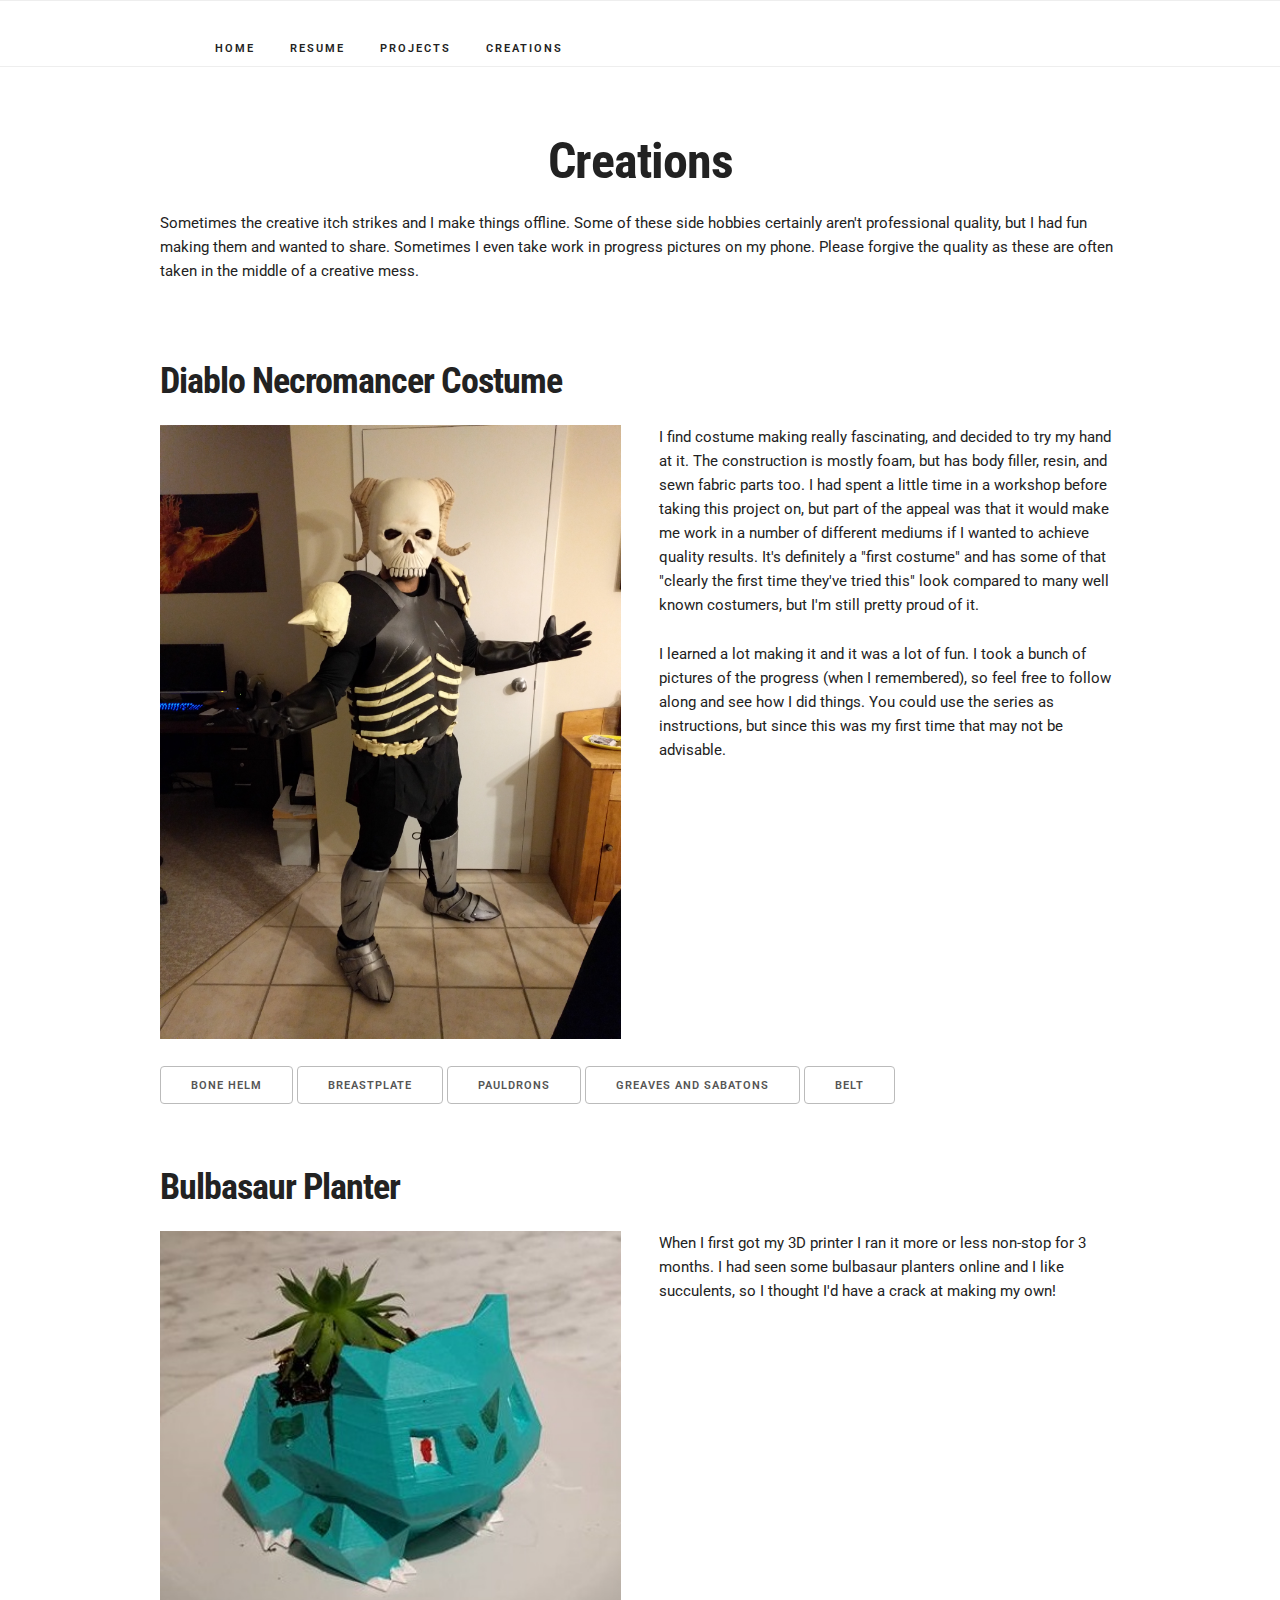
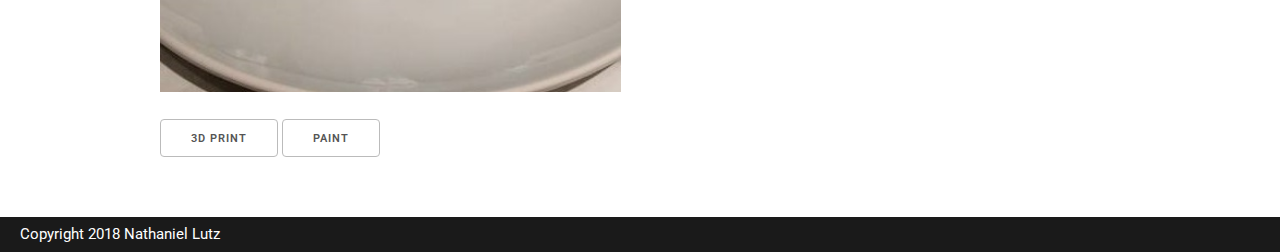
==== creations.html @ a142eff0 "added footer" ====
<!DOCTYPE html>
<html>
<!--
Welcome to the source!
This is an auto-generated page from templates, so don't get put off by what looks like a lot of copy-pasta.
-->

<head>
	<meta name="viewport" content="width=device-width, initial-scale=1">
	<meta charset="utf-8">
	<meta name="description" content="Personal portfolio site.">
	<meta name="author" content="Nathaniel Lutz">
	
	<title>Nathan Lutz</title>
	<link rel="stylesheet" href="css/normalize.css"/>
	<link rel="stylesheet" href="css/skeleton.css"/>
	<link rel="stylesheet" href="css/custom.css"/>
	<link href="https://fonts.googleapis.com/css?family=Roboto+Condensed:400,700|Roboto+Mono:400,700|Roboto:300,400,700,900" rel="stylesheet">

	<!-- Google Analytics -->
	<script>
		(function(i,s,o,g,r,a,m){i['GoogleAnalyticsObject']=r;i[r]=i[r]||function(){
		(i[r].q=i[r].q||[]).push(arguments)},i[r].l=1*new Date();a=s.createElement(o),
		m=s.getElementsByTagName(o)[0];a.async=1;a.src=g;m.parentNode.insertBefore(a,m)
		})(window,document,'script','https://www.google-analytics.com/analytics.js','ga');

		ga('create', 'UA-102409880-1', 'auto');
		ga('send', 'pageview');
	</script>
</head>

<body>
	<div id="header">
		<nav class='navbar'>
			<div class='container'>
				<ul class='navbar-list'>
					<li class='navbar-item'>
						<a class='navbar-link' href='index.html'>Home</a>
					</li>
					<li class='navbar-item'>
						<a class='navbar-link' href='resume.html'>Resume</a>
					</li>
					<li class='navbar-item'>
						<a class='navbar-link' href='projects.html'>Projects</a>
					</li>
					<li class='navbar-item'>
						<a class='navbar-link' href='creations.html'>Creations</a>
					</li>
				</ul>
			</div>
		</nav>
	</div>

		<div class="container">
		<script>
			function hasClass(element, className) {
				return (' ' + element.className + ' ').indexOf(' ' + className+ ' ') > -1;
			}

			window.toggleComponent = function toggleComponent(componentName) {
				var toggleOffTriggered = false;
				var component = document.getElementById(componentName);
				if (component.classList.contains("visible-block")) {
					toggleOffTriggered = true;	
				}

				var currComponent = null;
				var currButton = null;
						currComponent = document.getElementById("necro_helm");
						currComponent.classList.add("hidden");
						currComponent.classList.remove("visible-block");

						currButton = document.getElementById("necro_helm_button");
						currButton.classList.remove("toggle-button-active");
						currComponent = document.getElementById("necro_chest");
						currComponent.classList.add("hidden");
						currComponent.classList.remove("visible-block");

						currButton = document.getElementById("necro_chest_button");
						currButton.classList.remove("toggle-button-active");
						currComponent = document.getElementById("necro_pauldron");
						currComponent.classList.add("hidden");
						currComponent.classList.remove("visible-block");

						currButton = document.getElementById("necro_pauldron_button");
						currButton.classList.remove("toggle-button-active");
						currComponent = document.getElementById("necro_greaves");
						currComponent.classList.add("hidden");
						currComponent.classList.remove("visible-block");

						currButton = document.getElementById("necro_greaves_button");
						currButton.classList.remove("toggle-button-active");
						currComponent = document.getElementById("necro_belt");
						currComponent.classList.add("hidden");
						currComponent.classList.remove("visible-block");

						currButton = document.getElementById("necro_belt_button");
						currButton.classList.remove("toggle-button-active");
						currComponent = document.getElementById("bulba_print");
						currComponent.classList.add("hidden");
						currComponent.classList.remove("visible-block");

						currButton = document.getElementById("bulba_print_button");
						currButton.classList.remove("toggle-button-active");
						currComponent = document.getElementById("bulba_paint");
						currComponent.classList.add("hidden");
						currComponent.classList.remove("visible-block");

						currButton = document.getElementById("bulba_paint_button");
						currButton.classList.remove("toggle-button-active");

				if (toggleOffTriggered) { return };

				var component = document.getElementById(componentName);
				component.classList.add("visible-block");
				component.classList.remove("hidden");
				var button = document.getElementById(componentName + "_button");
				button.classList.add("toggle-button-active");

				location.hash = "#" + componentName + "_anchor";
			}
		</script>
		<div class="row">
			<div class="columns twelve">
				<h1 class="margin-t-50">Creations</h1>
				<p>Sometimes the creative itch strikes and I make things offline. Some of these side hobbies certainly aren't professional quality, but I had fun making them and wanted to share. Sometimes I even take work in progress pictures on my phone. Please forgive the quality as these are often taken in the middle of a creative mess.</p>
			</div>
		</div>
		<div class="margin-t-50">
		<a name="necro"></a><h3>Diablo Necromancer Costume</h3>
		<div class="row">
			<div class="one-half column">
				<img src="assets/necro/full_costume.jpg" width="100%"/>
			</div>
			<div class="one-half column u-float-right">
				<p>I find costume making really fascinating, and decided to try my hand at it. The construction is mostly foam, but has body filler, resin, and sewn fabric parts too. I had spent a little time in a workshop before taking this project on, but part of the appeal was that it would make me work in a number of different mediums if I wanted to achieve quality results. It&#x27;s definitely a &quot;first costume&quot; and has some of that &quot;clearly the first time they&#x27;ve tried this&quot; look compared to many well known costumers, but I&#x27;m still pretty proud of it. </p>
				<p>I learned a lot making it and it was a lot of fun. I took a bunch of pictures of the progress (when I remembered), so feel free to follow along and see how I did things. You could use the series as instructions, but since this was my first time that may not be advisable.</p>
			</div>
		</div>
		<div class="row margin-t-20">
				<a id="necro_helm_button" class="button button-mobile-block" onClick="toggleComponent('necro_helm');">Bone Helm</a>
				<a id="necro_chest_button" class="button button-mobile-block" onClick="toggleComponent('necro_chest');">Breastplate</a>
				<a id="necro_pauldron_button" class="button button-mobile-block" onClick="toggleComponent('necro_pauldron');">Pauldrons</a>
				<a id="necro_greaves_button" class="button button-mobile-block" onClick="toggleComponent('necro_greaves');">Greaves and Sabatons</a>
				<a id="necro_belt_button" class="button button-mobile-block" onClick="toggleComponent('necro_belt');">Belt</a>
		</div>
		<a name="necro_helm_anchor"></a>
		<div id="necro_helm" class="section-highlight hidden">
			<div class="row">
				<h4 class="ten columns">Bone Helm</h4>
				<div class="two columns text-right">
					<a class="button-close" onClick="toggleComponent('necro_helm'); preventDefault();" href="#">X</a>	
				</div>
			</div>
			<div class="row">
				<div class="four columns">
					<img src="assets/necro/helm/helm_mask_v1.jpg" class="project-step-image"/>
				</div>
				<div class="eight columns">
					<p>Decide to jump right in after watching a few tutorials online. Rough out a mask pattern that matches your face and add straps to it on the sides and top. These pieces of foam are joined together with contact cement. I use contact cement for all of my foam joints, but I&#x27;ve been told hot glue can work as a reasonable replacement. It&#x27;s just harder to get a nice seam with hot glue.</p>
				</div>
			</div>
			<div class="row">
				<div class="four columns">
					<img src="assets/necro/helm/helm_dremel_mistakes.jpg" class="project-step-image"/>
				</div>
				<div class="eight columns">
					<p>I was new at using a rotary tool. I made a bunch of mistakes when trying to round over edges, but they won&#x27;t matter so long as we take care of them later. Remember that you can make mistakes as you go.</p>
				</div>
			</div>
			<div class="row">
				<div class="four columns">
					<img src="assets/necro/helm/helm_mask_v1_salvage.jpg" class="project-step-image"/>
				</div>
				<div class="eight columns">
					<p>Determine that you don&#x27;t actually know better than the experts and just salvage what you can from your original strappy prototype to use for the mask proper. The plan is to make this fit with a little room for glasses to avoid needing to wear contacts, so we can probably make the mask a separate piece.</p>
				</div>
			</div>
			<div class="row">
				<div class="four columns">
					<img src="assets/necro/helm/helm_brow_bulk.jpg" class="project-step-image"/>
				</div>
				<div class="eight columns">
					<p>Faces aren&#x27;t flat, so we need to add some dimension. Plop some extra foam on there. This is cheap floor mat foam, so it&#x27;s textured on one side. The plan will be to grind in the general shapes we want, so we&#x27;ll be getting rid of that undesirable texture shortly.</p>
				</div>
			</div>
			<div class="row">
				<div class="four columns">
					<img src="assets/necro/helm/helm_brow_clean.jpg" class="project-step-image"/>
				</div>
				<div class="eight columns">
					<p>Grind off all that texture and give the edges some shape with a rotary tool. This is still a pretty chunky face, so we&#x27;ll want to do a little more shaping.</p>
				</div>
			</div>
			<div class="row">
				<div class="four columns">
					<img src="assets/necro/helm/helm_brow_shape.jpg" class="project-step-image"/>
				</div>
				<div class="eight columns">
					<p>Grind in even more. Get some definition on the bridge of the nose and the brow. The transition to the flush faces of the mask is pretty messy, but we&#x27;ll clean it up later. At this point we&#x27;re just aiming for good enough.</p>
				</div>
			</div>
			<div class="row">
				<div class="four columns">
					<img src="assets/necro/helm/tooth_plan.jpg" class="project-step-image"/>
				</div>
				<div class="eight columns">
					<p>This mask/helmet will have teeth along the bottom ridge to mimic the top part of the mouth. Normal people teeth aren&#x27;t all the same size and shape, but this is presumably the skull of some demon, so we&#x27;ll make a template in card stock and use it to make our teeth kind of even. We can make them look a little less precise later.</p>
				</div>
			</div>
			<div class="row">
				<div class="four columns">
					<img src="assets/necro/helm/tooth_trace.jpg" class="project-step-image"/>
				</div>
				<div class="eight columns">
					<p>Use our nifty template to draw out some teeth. This is one area where having a symmetrical mask will really help. I also drew out a larger nose cavity since the one I had looked a little too dainty.</p>
				</div>
			</div>
			<div class="row">
				<div class="four columns">
					<img src="assets/necro/helm/tooth_ridge_plan.jpg" class="project-step-image"/>
				</div>
				<div class="eight columns">
					<p>Draw out some guides for carving in the ridges found underneath the top lip. At this stage it looks ridiculous. I was pretty convinced I was about to ruin it, but I kept going to see if I could prove myself wrong.</p>
				</div>
			</div>
			<div class="row">
				<div class="four columns">
					<img src="assets/necro/helm/tooth_ridge_carve.jpg" class="project-step-image"/>
				</div>
				<div class="eight columns">
					<p>Use that trusty rotary tool with a roundish bit on the end and carve in those face ridges. It looks a little less dumb. All may not be lost.</p>
				</div>
			</div>
			<div class="row">
				<div class="four columns">
					<img src="assets/necro/helm/tooth_carve.jpg" class="project-step-image"/>
				</div>
				<div class="eight columns">
					<p>Continue on with a small bit in the rotary tool and rough in the outlines of the teeth. I didn&#x27;t chop off the gaps between the points at this point because they&#x27;re providing some stability. Last thing I wanted was to mangle one of the teeth on the mask by accident in one of the coming steps and then have to do some foam surgery to correct it.</p>
				</div>
			</div>
			<div class="row">
				<div class="four columns">
					<img src="assets/necro/helm/cheek_depth.jpg" class="project-step-image"/>
				</div>
				<div class="eight columns">
					<p>While we still have the face smooshed mostly flat, let&#x27;s bulk up the cheeks and use the rotary tool to grind them down into a shape we like. This was done the same way as the brows and I didn&#x27;t have a particular strategy other than grinding at it until it looked roughly right.</p>
				</div>
			</div>
			<div class="row">
				<div class="four columns">
					<img src="assets/necro/helm/mask_curve.jpg" class="project-step-image"/>
				</div>
				<div class="eight columns">
					<p>There are times when working with foam feels magical. This was one of those times. You can heat foam up with a heat gun pretty easily. If you get a good uniform heat, you can get all kinds of complex curves into them that the foam will hold when it cools. The teeth and ridges looked considerably better once I&#x27;d put some of that curvature into the mask.</p>
				</div>
			</div>
			<div class="row">
				<div class="four columns">
					<img src="assets/necro/helm/helm_base.jpg" class="project-step-image"/>
				</div>
				<div class="eight columns">
					<p>Now it&#x27;s time to work on the base. Follow Evil Ted&#x27;s foam helmet tutorial and make a nice little cap that fits your dome really well. I punched some holes in with a soldering iron where I thought my horns would go. Turns out those holes didn&#x27;t work very well, but making perfect holes with a soldering iron works really well in foam.</p>
				</div>
			</div>
			<div class="row">
				<div class="four columns">
					<img src="assets/necro/helm/helm_mask_extend.jpg" class="project-step-image"/>
				</div>
				<div class="eight columns">
					<p>As I mentioned, we want room for glasses in this helmet, so we need to extend the mask away from the dome of the cap. Pop a little spacer in at whatever level the mask will join with the foam cap.</p>
				</div>
			</div>
			<div class="row">
				<div class="four columns">
					<img src="assets/necro/helm/helm_mask_attach.jpg" class="project-step-image"/>
				</div>
				<div class="eight columns">
					<p>Now you can cement the mask (with the spacer) to the helmet base itself.</p>
				</div>
			</div>
			<div class="row">
				<div class="four columns">
					<img src="assets/necro/helm/helm_mask_strap2.jpg" class="project-step-image"/>
				</div>
				<div class="eight columns">
					<p>The mask is quite a ways away from the skull cap, so we need to add more foam straps (cemented on their edges) to make our new outside layer.</p>
				</div>
			</div>
			<div class="row">
				<div class="four columns">
					<img src="assets/necro/helm/helm_mask_strap4.jpg" class="project-step-image"/>
				</div>
				<div class="eight columns">
					<p>Add even more straps. The foam means we can put some curve into it. Also notice that it&#x27;s easier to remove the texture on one side of the foam while it&#x27;s still flat, so I&#x27;m doing that up to the ends before I cement the straps in. Why did I leave the ends of the straps textured? Simply because grinding at the end of the foam often resulted in the foam jumping around and the bit of the rotary tool would chew up my nice, clean gluing surface.</p>
				</div>
			</div>
			<div class="row">
				<div class="four columns">
					<img src="assets/necro/helm/helm_strap_gap.jpg" class="project-step-image"/>
				</div>
				<div class="eight columns">
					<p>The straps won&#x27;t line up nicely at the back unless you&#x27;re better at this than I am. We can fill them in with more foam.</p>
				</div>
			</div>
			<div class="row">
				<div class="four columns">
					<img src="assets/necro/helm/helm_gap_fill.jpg" class="project-step-image"/>
				</div>
				<div class="eight columns">
					<p>A few custom foam chunks fill those gaps nicely.</p>
				</div>
			</div>
			<div class="row">
				<div class="four columns">
					<img src="assets/necro/helm/helm_gap_clean.jpg" class="project-step-image"/>
				</div>
				<div class="eight columns">
					<p>Now that the chunks have been glued in, I can rough grind the texture off them. It&#x27;s not pretty, but we can clean everything up later.</p>
				</div>
			</div>
			<div class="row">
				<div class="four columns">
					<img src="assets/necro/helm/helm_pattern_gap2.jpg" class="project-step-image"/>
				</div>
				<div class="eight columns">
					<p>The two edges at the side that are missing straps aren&#x27;t really going to benefit from more straps. I figured I&#x27;d make a couple custom pieces to fill those gaps, and to do that I did some very rough patterning. I taped some paper over it and used a pen to feel around for the edge of the foam. After I had that, I could cut it out. Repeat 3 more times (2 gaps that each needed front and back) and you&#x27;re in business. While I tried to keep the helmet as symmetrical as possible, the straps weren&#x27;t exactly the same size, so I couldn&#x27;t reuse the template from the right on the left.</p>
				</div>
			</div>
			<div class="row">
				<div class="four columns">
					<img src="assets/necro/helm/helm_gap.jpg" class="project-step-image"/>
				</div>
				<div class="eight columns">
					<p>Once the piece is traced from your template, cut out of foam and had a bunch of the texture sanded off, it&#x27;s time to heat it up and use your knee to dish it. This will make it easier to glue into place since it&#x27;s already stretched the way it needs to be. You can dry fit it in the helmet between heatings to see how you&#x27;re doing on mimicing the shape.</p>
				</div>
			</div>
			<div class="row">
				<div class="four columns">
					<img src="assets/necro/helm/helm_horn_hole_plan.jpg" class="project-step-image"/>
				</div>
				<div class="eight columns">
					<p>Glue those gap filler pieces in once they&#x27;re all dished. You&#x27;ll notice all kinds of black sharpie lines across my foam. I use those as registration marks and whenever possible I will maintain them all the way from initial pattern to final, shaped foam cut. Gluing in place exactly where you want is pretty easy when you have the registration marks since you just need to connect them. Go slow so you can get your seams just right. Contact cement doesn&#x27;t mess around and you&#x27;re not going to be able to remove it easily.</p>
				</div>
			</div>
			<div class="row">
				<div class="four columns">
					<img src="assets/necro/helm/helm_trim_back.jpg" class="project-step-image"/>
				</div>
				<div class="eight columns">
					<p>The back, bottom edge of the helm looks awful as a hard, rectangular edge, so we plot out a line to trim it back and curve it a bit.</p>
				</div>
			</div>
			<div class="row">
				<div class="four columns">
					<img src="assets/necro/helm/helm_back_clean.jpg" class="project-step-image"/>
				</div>
				<div class="eight columns">
					<p>The rotary tool makes short work of the curve.</p>
				</div>
			</div>
			<div class="row">
				<div class="four columns">
					<img src="assets/necro/helm/helm_side_plan.jpg" class="project-step-image"/>
				</div>
				<div class="eight columns">
					<p>There are still some hard edges in here so we&#x27;ll want to clean them up with our rotary tool.</p>
				</div>
			</div>
			<div class="row">
				<div class="four columns">
					<img src="assets/necro/helm/helm_side_clean.jpg" class="project-step-image"/>
				</div>
				<div class="eight columns">
					<p>There! That&#x27;s a bunch better. there are some sizeable gaps, but we&#x27;ll solve those through other means.</p>
				</div>
			</div>
			<div class="row">
				<div class="four columns">
					<img src="assets/necro/helm/horns_pattern.jpg" class="project-step-image"/>
				</div>
				<div class="eight columns">
					<p>Helmet&#x27;s looking good so we&#x27;ll get some big ol&#x27; goat horns underway. Start with a super fancy pattern for a super long triangle.</p>
				</div>
			</div>
			<div class="row">
				<div class="four columns">
					<img src="assets/necro/helm/horns_layer1.jpg" class="project-step-image"/>
				</div>
				<div class="eight columns">
					<p>Cut out the foam for the horns so you have 2 layers for each horn. Then you can clue them back to back with a straightened coat hanger in the middle. The tip can be right at the tip of the triangle, but you&#x27;ll want some serious excess at the base so you can mount them to the helmet.</p>
				</div>
			</div>
			<div class="row">
				<div class="four columns">
					<img src="assets/necro/helm/horns_layer2.jpg" class="project-step-image"/>
				</div>
				<div class="eight columns">
					<p>Cut out some smaller triangles (just one set per horn). These will go near the bottom of each of the horns. You&#x27;ll want to grind off the edges to give you a more rounded set of horns.</p>
				</div>
			</div>
			<div class="row">
				<div class="four columns">
					<img src="assets/necro/helm/horns_wire_wrap.jpg" class="project-step-image"/>
				</div>
				<div class="eight columns">
					<p>Take a smaller wire and wrap it around the horn. The coat hanger on the inside will give it some rigidity, but the wire wrapped around the horn will give you more rigidity once you&#x27;ve curved the horns.</p>
				</div>
			</div>
			<div class="row">
				<div class="four columns">
					<img src="assets/necro/helm/horns_base_angle.jpg" class="project-step-image"/>
				</div>
				<div class="eight columns">
					<p>The foam will naturally form a 90 degree angle at the base. That&#x27;s not something I wanted, so I cleaned up the edge to let it lie on an angle.</p>
				</div>
			</div>
			<div class="row">
				<div class="four columns">
					<img src="assets/necro/helm/horns_wire_tuck.jpg" class="project-step-image"/>
				</div>
				<div class="eight columns">
					<p>Make sure the wire is safely tucked away. You don&#x27;t want any sharp edges hanging around. Poke the wire into the foam to keep it from poking you!</p>
				</div>
			</div>
			<div class="row">
				<div class="four columns">
					<img src="assets/necro/helm/horns_curve.jpg" class="project-step-image"/>
				</div>
				<div class="eight columns">
					<p>Twist and pry a nice curve into those horns.</p>
				</div>
			</div>
			<div class="row">
				<div class="four columns">
					<img src="assets/necro/helm/horns_curve_match.jpg" class="project-step-image"/>
				</div>
				<div class="eight columns">
					<p>Then do it again to the other horn so they roughly match!</p>
				</div>
			</div>
			<div class="row">
				<div class="four columns">
					<img src="assets/necro/helm/horns_ridges.jpg" class="project-step-image"/>
				</div>
				<div class="eight columns">
					<p>Take some thinner craft foam and cut it into strips. Then go from bottom to top with a slight overlap. This should give you some cool ridges It&#x27;s pretty important to do this after you put the curve in or it won&#x27;t line up right. The curve can still be refined a bit afterwards, but not too much.</p>
				</div>
			</div>
			<div class="row">
				<div class="four columns">
					<img src="assets/necro/helm/horns_glue_tip.jpg" class="project-step-image"/>
				</div>
				<div class="eight columns">
					<p>I recommend gluing the tip with some hot glue before you do the layers. This should help keep the other point of the wire out of harms way.</p>
				</div>
			</div>
			<div class="row">
				<div class="four columns">
					<img src="assets/necro/helm/helm_horn_hole_fill.jpg" class="project-step-image"/>
				</div>
				<div class="eight columns">
					<p>With the horns mostly sorted, we should probably fix up where they&#x27;ll attach to the helmet. Add in some fillers from some more custom cut foam.</p>
				</div>
			</div>
			<div class="row">
				<div class="four columns">
					<img src="assets/necro/helm/helm_horn_hole_glue.jpg" class="project-step-image"/>
				</div>
				<div class="eight columns">
					<p>Pop those fillers in.</p>
				</div>
			</div>
			<div class="row">
				<div class="four columns">
					<img src="assets/necro/helm/helm_horn_socket_plan.jpg" class="project-step-image"/>
				</div>
				<div class="eight columns">
					<p>Now we want some bulk where the horns meet the helmet, so we&#x27;ll pattern out a rough ring of foam to circle the horn socket.</p>
				</div>
			</div>
			<div class="row">
				<div class="four columns">
					<img src="assets/necro/helm/helm_horn_socket_glue.jpg" class="project-step-image"/>
				</div>
				<div class="eight columns">
					<p>Clean up that ring of foam with the rotary tool and glue it down.</p>
				</div>
			</div>
			<div class="row">
				<div class="four columns">
					<img src="assets/necro/helm/helm_heat_treat.jpg" class="project-step-image"/>
				</div>
				<div class="eight columns">
					<p>Sanding at foam give it a really undesirable texture and opens the cells of the foam. We want them closed for paint and other finishing products to take to it. One effective approach is to heat treat the foam by blasting it with a torch or a heat gun.</p>
				</div>
			</div>
			<div class="row">
				<div class="four columns">
					<img src="assets/necro/helm/helm_heat_treat2.jpg" class="project-step-image"/>
				</div>
				<div class="eight columns">
					<p>Heat treat the whole thing. It&#x27;ll still be pretty rough, but it&#x27;ll be smoother.</p>
				</div>
			</div>
			<div class="row">
				<div class="four columns">
					<img src="assets/necro/helm/helm_horn_socket_test.jpg" class="project-step-image"/>
				</div>
				<div class="eight columns">
					<p>Pop those horns into the sockets. They should be a pretty tight fit. We&#x27;ve used contact cement for most joins here, but hot glue will suffice for this one.</p>
				</div>
			</div>
			<div class="row">
				<div class="four columns">
					<img src="assets/necro/helm/helm_horn_wire_anchor.jpg" class="project-step-image"/>
				</div>
				<div class="eight columns">
					<p>Now that they&#x27;re secured, we can add some extra pressure to hold them steady from the inside. Twist the coat hanger wire around with some needle-nosed pliers and cut them off. Some foam between them and your head will definitely be appreciated after.</p>
				</div>
			</div>
			<div class="row">
				<div class="four columns">
					<img src="assets/necro/helm/helm_resin_cure.jpg" class="project-step-image"/>
				</div>
				<div class="eight columns">
					<p>Now that the foam shaping is done, we can move to doing some finishing. First step is to give some rigidity to just the outside. I opted for some resin. Cheap resin is fine since I don&#x27;t need it for a finish so much as just for a hard coat. I used fiberglass resin. Resin is really, really bad for you to breathe, so be sure to wear a proper respirator.</p>
				</div>
			</div>
			<div class="row">
				<div class="four columns">
					<img src="assets/necro/helm/helm_resin_cure2.jpg" class="project-step-image"/>
				</div>
				<div class="eight columns">
					<p>It&#x27;s important to get pretty thorough coverage. I did two coats. Thin coats are better than thick coats. That&#x27;s a recurring theme with applying anything from resin to paint. You may see that I have a few blobs here from where the coat was too thick. We can sand those down later.</p>
				</div>
			</div>
			<div class="row">
				<div class="four columns">
					<img src="assets/necro/helm/helm_bondo1.jpg" class="project-step-image"/>
				</div>
				<div class="eight columns">
					<p>Why did we want a rigid coat on top of the foam? Why weren&#x27;t we concerned about the dings and scrapes? Simple. Now we&#x27;re going to load up on auto body filler. You mix up the two parts and spread it like putty. Remember what I said about thin coats? Yeah. Do that. Definitely don&#x27;t go as thick as you can see I did. That took a LOT of sanding to bring down and smooth again.</p>
				</div>
			</div>
			<div class="row">
				<div class="four columns">
					<img src="assets/necro/helm/helm_bondo1_2.jpg" class="project-step-image"/>
				</div>
				<div class="eight columns">
					<p>So much body filler. It&#x27;s really versatile because you can spread it and sand it. This is a very good thing, because I put on way too much on and will need to sand a lot of it off. What I said about the resin goes twofold for auto body filler. It&#x27;s REALLY bad to breathe in. Get that respirator out again.</p>
				</div>
			</div>
			<div class="row">
				<div class="four columns">
					<img src="assets/necro/helm/helm_bondo1_3.jpg" class="project-step-image"/>
				</div>
				<div class="eight columns">
					<p>All of the fiddly little bits can be filled out with auto body filler. The advice about the thin coats goes double for smaller and more fragile parts, like the horns.</p>
				</div>
			</div>
			<div class="row">
				<div class="four columns">
					<img src="assets/necro/helm/helm_bondo1_sand.jpg" class="project-step-image"/>
				</div>
				<div class="eight columns">
					<p>Now to pay the price for putting too much on in one coat. Lots of sanding to do before adding another coat of filler. Sanding isn&#x27;t very fun, but it&#x27;s the best way to get results. This is just between coats, so a high grit isn&#x27;t needed yet.</p>
				</div>
			</div>
			<div class="row">
				<div class="four columns">
					<img src="assets/necro/helm/helm_bondo2.jpg" class="project-step-image"/>
				</div>
				<div class="eight columns">
					<p>Pop on a new coat of auto body filler. A flexible scraper like a business card or even a piece of foam will spread the filler more cleanly (and thinly).</p>
				</div>
			</div>
			<div class="row">
				<div class="four columns">
					<img src="assets/necro/helm/helm_bondo2_2.jpg" class="project-step-image"/>
				</div>
				<div class="eight columns">
					<p>Get it on the face as well. We want bondo all over as it lets us get some better detail work in.</p>
				</div>
			</div>
			<div class="row">
				<div class="four columns">
					<img src="assets/necro/helm/helm_bondo2_sand.jpg" class="project-step-image"/>
				</div>
				<div class="eight columns">
					<p>Now it&#x27;s time for more sanding.</p>
				</div>
			</div>
			<div class="row">
				<div class="four columns">
					<img src="assets/necro/helm/helm_bondo2_sand2.jpg" class="project-step-image"/>
				</div>
				<div class="eight columns">
					<p>And even more sanding.</p>
				</div>
			</div>
			<div class="row">
				<div class="four columns">
					<img src="assets/necro/helm/helm_bondo2_sand3.jpg" class="project-step-image"/>
				</div>
				<div class="eight columns">
					<p>And yet more sanding. This should smooth out a lot of the imperfections we left in.</p>
				</div>
			</div>
			<div class="row">
				<div class="four columns">
					<img src="assets/necro/helm/helm_prime1.jpg" class="project-step-image"/>
				</div>
				<div class="eight columns">
					<p>Now for priming!</p>
				</div>
			</div>
			<div class="row">
				<div class="four columns">
					<img src="assets/necro/helm/helm_prime2.jpg" class="project-step-image"/>
				</div>
				<div class="eight columns">
					<p>Prime everywhere. Get it in all the nooks and crannies of the outside surface.</p>
				</div>
			</div>
			<div class="row">
				<div class="four columns">
					<img src="assets/necro/helm/helm_prime3.jpg" class="project-step-image"/>
				</div>
				<div class="eight columns">
					<p>Lots of thin coats makes the magic happen.</p>
				</div>
			</div>
			<div class="row">
				<div class="four columns">
					<img src="assets/necro/helm/helm_prime4.jpg" class="project-step-image"/>
				</div>
				<div class="eight columns">
					<p>There. All primed. It&#x27;s starting to look better already!</p>
				</div>
			</div>
			<div class="row">
				<div class="four columns">
					<img src="assets/necro/helm/helm_tooth_paint.jpg" class="project-step-image"/>
				</div>
				<div class="eight columns">
					<p>Now it&#x27;s time for doing some painting and weathering. Get some black dirt on the teeth in the grooves.</p>
				</div>
			</div>
			<div class="row">
				<div class="four columns">
					<img src="assets/necro/helm/helm_fit_adjust.jpg" class="project-step-image"/>
				</div>
				<div class="eight columns">
					<p>After a test fit, discover that it&#x27;s just a bit too snug now. Likely from the resin, filler and heat treating. Carve out some of the insides for a better fit and pop some foam on the coat hanger wire to protect your noggin.</p>
				</div>
			</div>
			<div class="row">
				<div class="four columns">
					<img src="assets/necro/helm/helm_horn_paint_base.jpg" class="project-step-image"/>
				</div>
				<div class="eight columns">
					<p>The horns are a different colour than the helm, so with some very brushy strokes, add a light brown. The brush strokes will just help the horn texture.</p>
				</div>
			</div>
			<div class="row">
				<div class="four columns">
					<img src="assets/necro/helm/helm_horn_paint_ridge.jpg" class="project-step-image"/>
				</div>
				<div class="eight columns">
					<p>With a darker shade of brown, add some more brushy strokes to the pits under the ridges of the horns. This should give it some more character.</p>
				</div>
			</div>
			<div class="row">
				<div class="four columns">
					<img src="assets/necro/helm/helm_horn_paint_ridge2.jpg" class="project-step-image"/>
				</div>
				<div class="eight columns">
					<p>It&#x27;s important to add that darker shade of brown very carefully. Paint really makes the piece come alive.</p>
				</div>
			</div>
			<div class="row">
				<div class="four columns">
					<img src="assets/necro/helm/helm_horn_paint_ridge3.jpg" class="project-step-image"/>
				</div>
				<div class="eight columns">
					<p>Another perspective to see the details in the horns.</p>
				</div>
			</div>
			<div class="row">
				<div class="four columns">
					<img src="assets/necro/helm/helm_light_weather.jpg" class="project-step-image"/>
				</div>
				<div class="eight columns">
					<p>Get some of that light brown in the nooks of the face and teeth. Clean and fresh props seldom look as convincing as worn ones, and this one&#x27;s made of a skull. I think it could do with more paint, but for now we will call it good enough.</p>
				</div>
			</div>
			<a class="button u-full-width margin-t-20" onClick="toggleComponent('necro_helm')">Close Bone Helm</a>
		</div>
		<a name="necro_chest_anchor"></a>
		<div id="necro_chest" class="section-highlight hidden">
			<div class="row">
				<h4 class="ten columns">Breastplate</h4>
				<div class="two columns text-right">
					<a class="button-close" onClick="toggleComponent('necro_chest'); preventDefault();" href="#">X</a>	
				</div>
			</div>
			<div class="row">
				<div class="four columns">
					<img src="assets/necro/chest/chest_sketch.jpg" class="project-step-image"/>
				</div>
				<div class="eight columns">
					<p>I started with a really basic sketch. The resolution of the Diablo 2 game assets is pretty poor, so I took a lot of creative freedom with the design. Given how many types of armour there are, I feel like that&#x27;s fair. It&#x27;s important to note that this piece ended up the one I was least happy with. I may redo it at some point.</p>
				</div>
			</div>
			<div class="row">
				<div class="four columns">
					<img src="assets/necro/chest/chest_base.jpg" class="project-step-image"/>
				</div>
				<div class="eight columns">
					<p>Rough out the shape of the front of the breastplate. Foam can be purchased in sizes large enough to make it in a single piece, but smaller pieces can also be assembled pretty easily.</p>
				</div>
			</div>
			<div class="row">
				<div class="four columns">
					<img src="assets/necro/chest/chest_shape.jpg" class="project-step-image"/>
				</div>
				<div class="eight columns">
					<p>Use heat to shape in the curves on the assembled plate. I don&#x27;t recommend trying to do it this way if you want to make a breastplate. Trying to shape and work with one huge aggregate piece was really troublesome for getting the curves and shape that I wanted.</p>
				</div>
			</div>
			<div class="row">
				<div class="four columns">
					<img src="assets/necro/chest/back_shape.jpg" class="project-step-image"/>
				</div>
				<div class="eight columns">
					<p>Do the same for the back. The neck scoop can be much higher on this side.</p>
				</div>
			</div>
			<div class="row">
				<div class="four columns">
					<img src="assets/necro/chest/rib_strips.jpg" class="project-step-image"/>
				</div>
				<div class="eight columns">
					<p>There are lots of ribs. Basic strips of foam of relatively similar size make for a good starting point.</p>
				</div>
			</div>
			<div class="row">
				<div class="four columns">
					<img src="assets/necro/chest/ribs_dremel.jpg" class="project-step-image"/>
				</div>
				<div class="eight columns">
					<p>Carve out the texture and grind off the corners and edges with a rotary tool. Any slip ups will be fine since these are supposed to be &#x27;used&#x27; bones.</p>
				</div>
			</div>
			<div class="row">
				<div class="four columns">
					<img src="assets/necro/chest/ribs_pin_position2.jpg" class="project-step-image"/>
				</div>
				<div class="eight columns">
					<p>Straight pins are very useful for plotting out how the pieces will lie on the front and back plates. Pins will allow for playing with the positioning and rearranging without the permanence of glue.</p>
				</div>
			</div>
			<div class="row">
				<div class="four columns">
					<img src="assets/necro/chest/ribs_pin_position4.jpg" class="project-step-image"/>
				</div>
				<div class="eight columns">
					<p>The pin holes will be easily painted over and filled later. Trace around their positions to know where to glue them later.</p>
				</div>
			</div>
			<div class="row">
				<div class="four columns">
					<img src="assets/necro/chest/ribs_glue2.jpg" class="project-step-image"/>
				</div>
				<div class="eight columns">
					<p>Taping down the ribs to a sheet of cardboard will allow for easier application of contact cement to the ribs. Apply to both the marked areas of the breastplate and the ribs. A few light coats might be needed.</p>
				</div>
			</div>
			<div class="row">
				<div class="four columns">
					<img src="assets/necro/chest/chest_ribs_glue.jpg" class="project-step-image"/>
				</div>
				<div class="eight columns">
					<p>Carefully glue down those ribs to the chest plate.</p>
				</div>
			</div>
			<div class="row">
				<div class="four columns">
					<img src="assets/necro/chest/back_ribs_glue.jpg" class="project-step-image"/>
				</div>
				<div class="eight columns">
					<p>Glue down the ribs on the back too. With a marker, mark out some gashes for battle damage.</p>
				</div>
			</div>
			<div class="row">
				<div class="four columns">
					<img src="assets/necro/chest/battle_damage.jpg" class="project-step-image"/>
				</div>
				<div class="eight columns">
					<p>Use a hot knife to carve in the damage that was marked. Use a heat gun to seal the foam now that the shape is final.</p>
				</div>
			</div>
			<div class="row">
				<div class="four columns">
					<img src="assets/necro/chest/chest_rubber_paint.jpg" class="project-step-image"/>
				</div>
				<div class="eight columns">
					<p>Use a spray rubber like Plasti-dip to coat the outward face of the heat treated foam.</p>
				</div>
			</div>
			<div class="row">
				<div class="four columns">
					<img src="assets/necro/chest/paint_base.jpg" class="project-step-image"/>
				</div>
				<div class="eight columns">
					<p>Apply some black metallic paint to the chest and back plates. the ribs can either be masked, or included and then painted over in many coats of white and ivory. Finish the base coat with ivory on the ribs.</p>
				</div>
			</div>
			<div class="row">
				<div class="four columns">
					<img src="assets/necro/chest/damage_paint.jpg" class="project-step-image"/>
				</div>
				<div class="eight columns">
					<p>Use silver to get in the nooks and crannies of the damage. This should hint that there is silver metal under the black topcoat.</p>
				</div>
			</div>
			<div class="row">
				<div class="four columns">
					<img src="assets/necro/chest/chest_paint_seal.jpg" class="project-step-image"/>
				</div>
				<div class="eight columns">
					<p>Add a clear coat to the breastplate once the painting is done. Notice the foam shoulder parts. This lead to a lot of crinkling and cracking in the paint that meant the breastplate did not fit correctly.</p>
				</div>
			</div>
			<div class="row">
				<div class="four columns">
					<img src="assets/necro/chest/shoulder_strap_plan.jpg" class="project-step-image"/>
				</div>
				<div class="eight columns">
					<p>Plan out the alternate strapping since foam over the shoulders isn&#x27;t going to work. Rough up the foam where the straps should go and affix the straps (with velcro on them) to the foam with hot glue.</p>
				</div>
			</div>
			<div class="row">
				<div class="four columns">
					<img src="assets/necro/chest/shoulder_strap.jpg" class="project-step-image"/>
				</div>
				<div class="eight columns">
					<p>Glue down the straps to the shoulder pieces to fill the gap over the shoulders. They will be mostly hidden by the pauldrons.</p>
				</div>
			</div>
			<div class="row">
				<div class="four columns">
					<img src="assets/necro/chest/shoulder_strap_attach.jpg" class="project-step-image"/>
				</div>
				<div class="eight columns">
					<p>Attach the shoulder straps to the base plates. Much more comfortable!</p>
				</div>
			</div>
			<a class="button u-full-width margin-t-20" onClick="toggleComponent('necro_chest')">Close Breastplate</a>
		</div>
		<a name="necro_pauldron_anchor"></a>
		<div id="necro_pauldron" class="section-highlight hidden">
			<div class="row">
				<h4 class="ten columns">Pauldrons</h4>
				<div class="two columns text-right">
					<a class="button-close" onClick="toggleComponent('necro_pauldron'); preventDefault();" href="#">X</a>	
				</div>
			</div>
			<div class="row">
				<div class="four columns">
					<img src="assets/necro/pauldrons/shoulder_v1.jpg" class="project-step-image"/>
				</div>
				<div class="eight columns">
					<p>I discovered that pauldrons are tricky to make. This was the first version I patterned and made. It was tiny and bad.</p>
				</div>
			</div>
			<div class="row">
				<div class="four columns">
					<img src="assets/necro/pauldrons/shoulder_v2_plan.jpg" class="project-step-image"/>
				</div>
				<div class="eight columns">
					<p>Plan for the first was bad? Take the plan and modify it after tracing it. Give it a deeper cup and a smoother curve.</p>
				</div>
			</div>
			<div class="row">
				<div class="four columns">
					<img src="assets/necro/pauldrons/shoulder_v2.jpg" class="project-step-image"/>
				</div>
				<div class="eight columns">
					<p>Second shoulder attempt. These need to be big enough to handle a big ol&#x27; hand on one side and a skull with a horn on it on the other side. This version is big, but the curve at the end is all bad.</p>
				</div>
			</div>
			<div class="row">
				<div class="four columns">
					<img src="assets/necro/pauldrons/shoulder_v3_plan.jpg" class="project-step-image"/>
				</div>
				<div class="eight columns">
					<p>Trace and clean up again! The angled bottom is planned to be cleaned up after the fact. It&#x27;s ok to leave some excess to clean up later.</p>
				</div>
			</div>
			<div class="row">
				<div class="four columns">
					<img src="assets/necro/pauldrons/shoulder_v3_test.jpg" class="project-step-image"/>
				</div>
				<div class="eight columns">
					<p>Any time there are multiples of a piece needed, it&#x27;s worth testing it first. This was a quick test of v3 that I decided I was happy with.</p>
				</div>
			</div>
			<div class="row">
				<div class="four columns">
					<img src="assets/necro/pauldrons/shoulder_v3_cut.jpg" class="project-step-image"/>
				</div>
				<div class="eight columns">
					<p>Chop out those pieces for both pauldrons.</p>
				</div>
			</div>
			<div class="row">
				<div class="four columns">
					<img src="assets/necro/pauldrons/shoulder_v3_glue.jpg" class="project-step-image"/>
				</div>
				<div class="eight columns">
					<p>Tape was fine for the prototype, but contact cement gives a much better seam.</p>
				</div>
			</div>
			<div class="row">
				<div class="four columns">
					<img src="assets/necro/pauldrons/shoulder_trim.jpg" class="project-step-image"/>
				</div>
				<div class="eight columns">
					<p>Give the shoulder some trim to bulk it out with a little detail.</p>
				</div>
			</div>
			<div class="row">
				<div class="four columns">
					<img src="assets/necro/pauldrons/shoulder_trim2.jpg" class="project-step-image"/>
				</div>
				<div class="eight columns">
					<p>Do it to both sides. They should be roughly symmetrical.</p>
				</div>
			</div>
			<div class="row">
				<div class="four columns">
					<img src="assets/necro/pauldrons/shoulder_paint_base.jpg" class="project-step-image"/>
				</div>
				<div class="eight columns">
					<p>Get some sweet paint in. Base coat to match the chest piece, and silver to match the rest of the armour.</p>
				</div>
			</div>
			<div class="row">
				<div class="four columns">
					<img src="assets/necro/pauldrons/shoulder_retaining_wire.jpg" class="project-step-image"/>
				</div>
				<div class="eight columns">
					<p>The pauldrons will not hold their shape very nicely without a little bit of help. Add a thick wire like a coat hanger wire that has been bent to the desired shape. This worked just OK. Affixing it to the foam better would have been advised.</p>
				</div>
			</div>
			<div class="row">
				<div class="four columns">
					<img src="assets/necro/pauldrons/hand_plan.jpg" class="project-step-image"/>
				</div>
				<div class="eight columns">
					<p>Time to start on the pauldron decorations. For the hand, cut out some paper phalanges to test out sizing what will fit on the pauldron. I wanted the tips of the fingers to just barely hang over the edge of the pauldron. Be sure to label everything.</p>
				</div>
			</div>
			<div class="row">
				<div class="four columns">
					<img src="assets/necro/pauldrons/hand_shape_heat.jpg" class="project-step-image"/>
				</div>
				<div class="eight columns">
					<p>With the sizing determined, chop out the foam pieces (there are a lot of them, so keep those labels consistent), and then sand, heat, and shape them.</p>
				</div>
			</div>
			<div class="row">
				<div class="four columns">
					<img src="assets/necro/pauldrons/hand_prime.jpg" class="project-step-image"/>
				</div>
				<div class="eight columns">
					<p>The phalanges are easier to paint before they are assembled into a hand. Prime them with white.</p>
				</div>
			</div>
			<div class="row">
				<div class="four columns">
					<img src="assets/necro/pauldrons/hand_colour.jpg" class="project-step-image"/>
				</div>
				<div class="eight columns">
					<p>Next add the ivory colours to the bones. The ivory was hand painted on, so the straight pins provided a handhold to avoid putting fingerprints on the fingers.</p>
				</div>
			</div>
			<div class="row">
				<div class="four columns">
					<img src="assets/necro/pauldrons/hand_layout.jpg" class="project-step-image"/>
				</div>
				<div class="eight columns">
					<p>Lay everything out in the shape it&#x27;s supposed to be in. This is why labels are so important.</p>
				</div>
			</div>
			<div class="row">
				<div class="four columns">
					<img src="assets/necro/pauldrons/hand_glue4.jpg" class="project-step-image"/>
				</div>
				<div class="eight columns">
					<p>Hot glue a wire to the back of the phalanges. A twist in the wire prevents them from sliding around on the wire.</p>
				</div>
			</div>
			<div class="row">
				<div class="four columns">
					<img src="assets/necro/pauldrons/hand_glue5.jpg" class="project-step-image"/>
				</div>
				<div class="eight columns">
					<p>Do that to all of the pieces of all of the fingers. This should result in 5 &#x27;strands&#x27;.</p>
				</div>
			</div>
			<div class="row">
				<div class="four columns">
					<img src="assets/necro/pauldrons/hand_attach1.jpg" class="project-step-image"/>
				</div>
				<div class="eight columns">
					<p>Use the excess wire at the base of the fingers to poke through the foam at the top of the pauldron in the desired position. The wire is thick enough that glue should not be needed to hold the fingers in place. Hot glue on the underside to ancor the wires is a good idea though.</p>
				</div>
			</div>
			<div class="row">
				<div class="four columns">
					<img src="assets/necro/pauldrons/hand_attach2.jpg" class="project-step-image"/>
				</div>
				<div class="eight columns">
					<p>Continue threading more fingers on and bending them to where they should be.</p>
				</div>
			</div>
			<div class="row">
				<div class="four columns">
					<img src="assets/necro/pauldrons/hand_attach3.jpg" class="project-step-image"/>
				</div>
				<div class="eight columns">
					<p>Get all of the fingers bent firmly into their positions.</p>
				</div>
			</div>
			<div class="row">
				<div class="four columns">
					<img src="assets/necro/pauldrons/hand_attach5.jpg" class="project-step-image"/>
				</div>
				<div class="eight columns">
					<p>Look at it from different angles. Are the fingers spaced out nicely enough? We&#x27;ll say yes and move on to the skull for the other shoulder.</p>
				</div>
			</div>
			<div class="row">
				<div class="four columns">
					<img src="assets/necro/pauldrons/skull_papermache.jpg" class="project-step-image"/>
				</div>
				<div class="eight columns">
					<p>The skull on the other side should be convincing, but doesn&#x27;t need to be anatomically correct. There&#x27;s a horn coming out of the forehead, but that can be added later. I&#x27;ll preface this section with: Don&#x27;t do this the way I did. It was a bad idea and not safe.</p>
				</div>
			</div>
			<div class="row">
				<div class="four columns">
					<img src="assets/necro/pauldrons/skull_papermache2.jpg" class="project-step-image"/>
				</div>
				<div class="eight columns">
					<p>This is paper mache on top of masking tape, on top of cling wrap, on top of a greased up (probably ceramic) skull ornament.</p>
				</div>
			</div>
			<div class="row">
				<div class="four columns">
					<img src="assets/necro/pauldrons/skull_horn.jpg" class="project-step-image"/>
				</div>
				<div class="eight columns">
					<p>Once several coats of white glue paper mache are on the model, add a few layers with a horn on it. The horn can just be a regular paper cone, but it needs the reinforcement that paper mache provides.</p>
				</div>
			</div>
			<div class="row">
				<div class="four columns">
					<img src="assets/necro/pauldrons/skull_clean_edge.jpg" class="project-step-image"/>
				</div>
				<div class="eight columns">
					<p>Clean up the edge of the paper mache with a sharp knife. Discover at this point that a huge mistake was made. This is a glass ornament. Worse: it is a cheap glass ornament. All attempts to liberate the skull from the ornament nicely have failed. Time for the emergency backup plan.</p>
				</div>
			</div>
			<div class="row">
				<div class="four columns">
					<img src="assets/necro/pauldrons/skull_glass.jpg" class="project-step-image"/>
				</div>
				<div class="eight columns">
					<p>With the help of a towel to control the shrapnel, goggles to protect my eyes, and gloves to protect my hands, I set about smashing the insides of the glass skull with a hammer. This was a terrible idea. The glass stuck fast to the skull and meant that I had to pry chunks of broken glass off of the skull.</p>
				</div>
			</div>
			<div class="row">
				<div class="four columns">
					<img src="assets/necro/pauldrons/skull_glass_danger.jpg" class="project-step-image"/>
				</div>
				<div class="eight columns">
					<p>Not only was this a bad idea, there was nowhere for me to do this other than my living room. Broken glass was contained almost entirely to the box, but notice the carpet in the background. Vacuuming was very important but even with several passes I missed a piece and &#x27;found&#x27; it in my foot later. I mean it: this was dumb. The time crunch to get the costume done should not have been enough of an excuse for this. Don&#x27;t do it.</p>
				</div>
			</div>
			<div class="row">
				<div class="four columns">
					<img src="assets/necro/pauldrons/skull_no_glass.jpg" class="project-step-image"/>
				</div>
				<div class="eight columns">
					<p>All glass gone from the skull.</p>
				</div>
			</div>
			<div class="row">
				<div class="four columns">
					<img src="assets/necro/pauldrons/skull_no_glass2.jpg" class="project-step-image"/>
				</div>
				<div class="eight columns">
					<p>Now it&#x27;s ready for paint and to be glued onto the pauldron!</p>
				</div>
			</div>
			<a class="button u-full-width margin-t-20" onClick="toggleComponent('necro_pauldron')">Close Pauldrons</a>
		</div>
		<a name="necro_greaves_anchor"></a>
		<div id="necro_greaves" class="section-highlight hidden">
			<div class="row">
				<h4 class="ten columns">Greaves and Sabatons</h4>
				<div class="two columns text-right">
					<a class="button-close" onClick="toggleComponent('necro_greaves'); preventDefault();" href="#">X</a>	
				</div>
			</div>
			<div class="row">
				<div class="four columns">
					<img src="assets/necro/legs/foot_pattern.jpg" class="project-step-image"/>
				</div>
				<div class="eight columns">
					<p>Diablo&#x27;s art style is gothic, so why not make some gothic sabatons (plated boots) for our costume? Start off with a paper patern with many overlapping &#x27;plates&#x27; that it can be pinned directly to an old shoe. This pattern and method will mean that you can wear comfortable runners or something under the boot for long walks or wanders around a convention floor.</p>
				</div>
			</div>
			<div class="row">
				<div class="four columns">
					<img src="assets/necro/legs/foot_foam.jpg" class="project-step-image"/>
				</div>
				<div class="eight columns">
					<p>Once the pattern is finalized, it can be traced onto foam. Lots of foam. This is more EVA foam which is commonly used in floor mats. Number all those pieces so they can be tracked!</p>
				</div>
			</div>
			<div class="row">
				<div class="four columns">
					<img src="assets/necro/legs/foot_cut.jpg" class="project-step-image"/>
				</div>
				<div class="eight columns">
					<p>Cut out all of those foam pieces. It&#x27;ll take a while. A sharp knife or a hot knife (like one you can get with a wood burner kit) will do the trick.</p>
				</div>
			</div>
			<div class="row">
				<div class="four columns">
					<img src="assets/necro/legs/foot_dremel.jpg" class="project-step-image"/>
				</div>
				<div class="eight columns">
					<p>Use that trusty rotary tool to clean up all of the edges. The flat side is the good side, so focus on making that side the presentable one. The back can be ground down a little bit to remove the hard edge, but don&#x27;t lose sleep over it not being perfect.</p>
				</div>
			</div>
			<div class="row">
				<div class="four columns">
					<img src="assets/necro/legs/foot_trim.jpg" class="project-step-image"/>
				</div>
				<div class="eight columns">
					<p>Heat all of the foam pieces and give them some curvature. EVA foam will hold most complex curves that are made while it&#x27;s hot. Sometimes heating up the sanded edges can make the little foam burrs stand out. A small pair of scissors can clean them up pretty handily.</p>
				</div>
			</div>
			<div class="row">
				<div class="four columns">
					<img src="assets/necro/legs/foot_rivet.jpg" class="project-step-image"/>
				</div>
				<div class="eight columns">
					<p>Bust out a soldering iron. Hot tools are really good for foam. A soldering iron melts a very clean hole of a pretty good size into foam. Hold it steady and push it straight in at a 90 degree angle, because that soldering iron can do some serious damage to those foam plates.</p>
				</div>
			</div>
			<div class="row">
				<div class="four columns">
					<img src="assets/necro/legs/foot_testfit.jpg" class="project-step-image"/>
				</div>
				<div class="eight columns">
					<p>Some brass paper fasteners (the knobs with long flaps at the back) make for exceptional fake rivets. They will also fit very nicely in the holes! Start putting the plates together using the fake rivets instead of with glue.</p>
				</div>
			</div>
			<div class="row">
				<div class="four columns">
					<img src="assets/necro/legs/foot_testfit2.jpg" class="project-step-image"/>
				</div>
				<div class="eight columns">
					<p>There, that&#x27;s a bit wide, but that can be solved with strapping later.</p>
				</div>
			</div>
			<div class="row">
				<div class="four columns">
					<img src="assets/necro/legs/foot_testfit3.jpg" class="project-step-image"/>
				</div>
				<div class="eight columns">
					<p>Do it to both sides. Hopefully the labels for left and right were preserved this whole way.</p>
				</div>
			</div>
			<div class="row">
				<div class="four columns">
					<img src="assets/necro/legs/foot_flex.jpg" class="project-step-image"/>
				</div>
				<div class="eight columns">
					<p>This is where the rivets really pay off! Look at how well the sabaton articulates!</p>
				</div>
			</div>
			<div class="row">
				<div class="four columns">
					<img src="assets/necro/legs/foot_paint_prep.jpg" class="project-step-image"/>
				</div>
				<div class="eight columns">
					<p>Disassemble the sabatons and tape the pieces down to a tarp or something. It&#x27;s time to paint! You can spot some gashes and chips in the foam here. That&#x27;s actually intentional. I took that soldering iron from before and put some scrapes and cuts in wherever I thought it would make sense.</p>
				</div>
			</div>
			<div class="row">
				<div class="four columns">
					<img src="assets/necro/legs/foot_prime.jpg" class="project-step-image"/>
				</div>
				<div class="eight columns">
					<p>Prime them with black. Black is best as an undercoat for silvery metallic finishes. Multiple thin coats will work best. Once the pieces are all primed, paint them with some metallic paint. I used metallic auto paint because it provides pretty good metallics in spray cans. I don&#x27;t have any pictures of the silver.</p>
				</div>
			</div>
			<div class="row">
				<div class="four columns">
					<img src="assets/necro/legs/foot_rainbow_inside.jpg" class="project-step-image"/>
				</div>
				<div class="eight columns">
					<p>The edges may not get fully painted with the silver. Fortunately these are for boots and painting on some black grime is totally acceptable to mask any rainbow colours that are hiding underneath.</p>
				</div>
			</div>
			<div class="row">
				<div class="four columns">
					<img src="assets/necro/legs/foot_weather.jpg" class="project-step-image"/>
				</div>
				<div class="eight columns">
					<p>The silver leaves the plates looking a little too pristine. Get some black paint, thin it out with some water, and smear it on your pretty piece. Wipe off the excess with a paper towel. This is a very common type of weathering to get sunken details darker and to bring out the dimension of the surface.</p>
				</div>
			</div>
			<div class="row">
				<div class="four columns">
					<img src="assets/necro/legs/foot_weather2.jpg" class="project-step-image"/>
				</div>
				<div class="eight columns">
					<p>Do it some more. Each piece needs to get weathered in this way. </p>
				</div>
			</div>
			<div class="row">
				<div class="four columns">
					<img src="assets/necro/legs/foot_weather3.jpg" class="project-step-image"/>
				</div>
				<div class="eight columns">
					<p>There are a lot of pieces. Do them all. The dents and cuts especially need to get some grit and dirt stuck in their deeper parts.</p>
				</div>
			</div>
			<div class="row">
				<div class="four columns">
					<img src="assets/necro/legs/foot_weather4.jpg" class="project-step-image"/>
				</div>
				<div class="eight columns">
					<p>After all the pieces are weathered, they can be reassembled. The brass rivets stood out too much at this point, so feel free to sand off the &#x27;brass&#x27; coating on the silvery metallic base.</p>
				</div>
			</div>
			<div class="row">
				<div class="four columns">
					<img src="assets/necro/legs/foot_rainbow.jpg" class="project-step-image"/>
				</div>
				<div class="eight columns">
					<p>A downside with getting cheap floor mat foam is that it&#x27;s multicoloured. After weathering the piece, I noticed that in the light you can see the bright foam colours reflected in the silvery paint! This is a cool effect, but not really what I wanted, so I blacked out the undersides further down.</p>
				</div>
			</div>
			<div class="row">
				<div class="four columns">
					<img src="assets/necro/legs/foot_no_rainbow.jpg" class="project-step-image"/>
				</div>
				<div class="eight columns">
					<p>There. No more rainbow. When the weathering is complete, clear coat the piece with a matt clear spray finish.</p>
				</div>
			</div>
			<div class="row">
				<div class="four columns">
					<img src="assets/necro/legs/leg_pattern.jpg" class="project-step-image"/>
				</div>
				<div class="eight columns">
					<p>With sabatons done, we need something to protect the shins. That&#x27;s where these greaves come in. First step is to pattern them. I could have made a tube, but that wouldn&#x27;t have had any curve to conform to my leg at all and wouldn&#x27;t have looked quite right.</p>
				</div>
			</div>
			<div class="row">
				<div class="four columns">
					<img src="assets/necro/legs/leg_pattern2.jpg" class="project-step-image"/>
				</div>
				<div class="eight columns">
					<p>Besides, look how much fun it is to cover your leg in aluminum foil and then duct tape it all up! This will give a form fitting pattern. Normally you need a friend to help with this, but since it was my leg, I could manage on my own. Marking out the rough lines of the pattern while it&#x27;s still on really helps sort out the shape later.</p>
				</div>
			</div>
			<div class="row">
				<div class="four columns">
					<img src="assets/necro/legs/leg_pattern_cut.jpg" class="project-step-image"/>
				</div>
				<div class="eight columns">
					<p>Carefully cut the pattern off and trim the edges. Any area with a bubble or big round bulge can be &#x27;darted&#x27;. Cut from the center of the bulge to the outside edge of the pattern. When the foam is connected back together the bulge can be recreated by reattaching along the seam.</p>
				</div>
			</div>
			<div class="row">
				<div class="four columns">
					<img src="assets/necro/legs/leg_foam_shape.jpg" class="project-step-image"/>
				</div>
				<div class="eight columns">
					<p>Cut two of those pieces out. If your legs aren&#x27;t symmetrical then you better pattern both legs. From there you can heat shape them back to the shape of your calves and shins and then glue them together with more contact cement.</p>
				</div>
			</div>
			<div class="row">
				<div class="four columns">
					<img src="assets/necro/legs/leg_foam_dremel.jpg" class="project-step-image"/>
				</div>
				<div class="eight columns">
					<p>Use a rotary tool to clean up those edges again. Round them all over.</p>
				</div>
			</div>
			<div class="row">
				<div class="four columns">
					<img src="assets/necro/legs/leg_bondo.jpg" class="project-step-image"/>
				</div>
				<div class="eight columns">
					<p>These seams didn&#x27;t turn out all that great, so we use more auto body filler to smooth them out. </p>
				</div>
			</div>
			<div class="row">
				<div class="four columns">
					<img src="assets/necro/legs/leg_bondo2.jpg" class="project-step-image"/>
				</div>
				<div class="eight columns">
					<p>Do both sides</p>
				</div>
			</div>
			<div class="row">
				<div class="four columns">
					<img src="assets/necro/legs/leg_bondo_sand.jpg" class="project-step-image"/>
				</div>
				<div class="eight columns">
					<p>Foam and filler can both be sanded, so be sure to sand it back down to the finish that you want. Wear a respirator.</p>
				</div>
			</div>
			<div class="row">
				<div class="four columns">
					<img src="assets/necro/legs/leg_bondo_sand2.jpg" class="project-step-image"/>
				</div>
				<div class="eight columns">
					<p>Take a marker and slash on some more places where the greaves could have suffered slices and cuts. Get those carved in with a hot or sharp (or both) knife.</p>
				</div>
			</div>
			<div class="row">
				<div class="four columns">
					<img src="assets/necro/legs/leg_paint_base.jpg" class="project-step-image"/>
				</div>
				<div class="eight columns">
					<p>Get those pieces primed and painted, but don&#x27;t forget to heat seal them first.</p>
				</div>
			</div>
			<div class="row">
				<div class="four columns">
					<img src="assets/necro/legs/leg_weather.jpg" class="project-step-image"/>
				</div>
				<div class="eight columns">
					<p>Use some black paint that has been thinned to weather the greaves. Wipe them down where the metallics should shine through but let it sit in the crevices and battle damage.</p>
				</div>
			</div>
			<div class="row">
				<div class="four columns">
					<img src="assets/necro/legs/leg_strap_hoops.jpg" class="project-step-image"/>
				</div>
				<div class="eight columns">
					<p>For strapping, I didn&#x27;t want to go with buckles, so I went with ones that could be laced up from the back. Use some D-rings, some nylon webbing and some sewing to rig up 16 little D-rings with handles.</p>
				</div>
			</div>
			<div class="row">
				<div class="four columns">
					<img src="assets/necro/legs/leg_strap.jpg" class="project-step-image"/>
				</div>
				<div class="eight columns">
					<p>These hoops can be hot glued down to the piece after the surface of the foam has been roughed up with sand paper or a knife.</p>
				</div>
			</div>
			<div class="row">
				<div class="four columns">
					<img src="assets/necro/legs/leg_fit.jpg" class="project-step-image"/>
				</div>
				<div class="eight columns">
					<p>Try it on and lace it up!</p>
				</div>
			</div>
			<a class="button u-full-width margin-t-20" onClick="toggleComponent('necro_greaves')">Close Greaves and Sabatons</a>
		</div>
		<a name="necro_belt_anchor"></a>
		<div id="necro_belt" class="section-highlight hidden">
			<div class="row">
				<h4 class="ten columns">Belt</h4>
				<div class="two columns text-right">
					<a class="button-close" onClick="toggleComponent('necro_belt'); preventDefault();" href="#">X</a>	
				</div>
			</div>
			<div class="row">
				<div class="four columns">
					<img src="assets/necro/belt/cape_plan.jpg" class="project-step-image"/>
				</div>
				<div class="eight columns">
					<p>Belts are a big deal in Diablo 2. They hold all your potions and bits. I knew I wanted to attach the Necromancer&#x27;s butt-cape/loin-cloth thing to the belt while also making it sturdy enough to support some trinkets later on if I want them. Start off with a paper pattern for the front and back cape-y bits. I both sketched them out and did some tests of how I wanted the belt loops to work on paper.</p>
				</div>
			</div>
			<div class="row">
				<div class="four columns">
					<img src="assets/necro/belt/cape_cut_pin.jpg" class="project-step-image"/>
				</div>
				<div class="eight columns">
					<p>Use a chalk pencil or something to sketch out the pattern and cut out the fabric. Pin it to shape for consistency, but remember to leave a seam allowance.</p>
				</div>
			</div>
			<div class="row">
				<div class="four columns">
					<img src="assets/necro/belt/cape_layers_attach.jpg" class="project-step-image"/>
				</div>
				<div class="eight columns">
					<p>The back cape is black on the outside and red on the inside. Hem up the pieces of cloth  and sew them together.</p>
				</div>
			</div>
			<div class="row">
				<div class="four columns">
					<img src="assets/necro/belt/belt_loop_plan.jpg" class="project-step-image"/>
				</div>
				<div class="eight columns">
					<p>Use a chalk pencil or something to sketch out the plan for belt loops. These loops fold partially over to conceal the nylon strapping that will go through the loops. A leather belt would be stronger, but also thicker and heavier.</p>
				</div>
			</div>
			<div class="row">
				<div class="four columns">
					<img src="assets/necro/belt/cape_back_loops.jpg" class="project-step-image"/>
				</div>
				<div class="eight columns">
					<p>Loops all done on the back part. It should be apparent at this point that sewing is not my forte. Part of doing this costume was to get me to learn a bunch of new things. Sewing is something I&#x27;d done a little of before, but I&#x27;d never done a proper project.</p>
				</div>
			</div>
			<div class="row">
				<div class="four columns">
					<img src="assets/necro/belt/belt_loops.jpg" class="project-step-image"/>
				</div>
				<div class="eight columns">
					<p>Do up the belt loops for the front and back. Hemming edges will help the piece last longer. </p>
				</div>
			</div>
			<div class="row">
				<div class="four columns">
					<img src="assets/necro/belt/cape_front.jpg" class="project-step-image"/>
				</div>
				<div class="eight columns">
					<p>The front cape bit is very small and angular. Here&#x27;s a view of it folded over to see the angles.</p>
				</div>
			</div>
			<div class="row">
				<div class="four columns">
					<img src="assets/necro/belt/cape_front_weather.jpg" class="project-step-image"/>
				</div>
				<div class="eight columns">
					<p>Weathering fabric is pretty different from weathering foam parts. Paint can still be used (but should be thin), but sand paper and other rough or sharp surfaces should be used to damage the fabric and make it look like it has seen battle.</p>
				</div>
			</div>
			<div class="row">
				<div class="four columns">
					<img src="assets/necro/belt/cape_back_weather.jpg" class="project-step-image"/>
				</div>
				<div class="eight columns">
					<p>Do it to the back too. Different fabrics will weather differently, but this can just contribute to the effect. The red peeking through the black looks pretty great to me!</p>
				</div>
			</div>
			<div class="row">
				<div class="four columns">
					<img src="assets/necro/belt/buckle_detail.jpg" class="project-step-image"/>
				</div>
				<div class="eight columns">
					<p>Every belt needs a buckle! This is just a simple oval buckle, but with a Diablo 2 Jah rune carved in. </p>
				</div>
			</div>
			<div class="row">
				<div class="four columns">
					<img src="assets/necro/belt/buckle_shape.jpg" class="project-step-image"/>
				</div>
				<div class="eight columns">
					<p>Slicing into the foam just partway through with a sharp knife and then blasting it with the heat gun will create excellent &#x27;engraved&#x27; lines. Add a light curve while it&#x27;s hot.</p>
				</div>
			</div>
			<div class="row">
				<div class="four columns">
					<img src="assets/necro/belt/buckle_paint.jpg" class="project-step-image"/>
				</div>
				<div class="eight columns">
					<p>Give the belt the same painting and weathering treatment as the legs. Silver base with a black wash.</p>
				</div>
			</div>
			<div class="row">
				<div class="four columns">
					<img src="assets/necro/belt/spine_plan.jpg" class="project-step-image"/>
				</div>
				<div class="eight columns">
					<p>The belt needs a little something for around the sides. Why not make it look like a spine? Pattern out some vertebrae that will be cut and shaped from foam.</p>
				</div>
			</div>
			<div class="row">
				<div class="four columns">
					<img src="assets/necro/belt/spine_dremel.jpg" class="project-step-image"/>
				</div>
				<div class="eight columns">
					<p>Cut out the vertebrae from foam and sand in the details with a rotary tool.</p>
				</div>
			</div>
			<div class="row">
				<div class="four columns">
					<img src="assets/necro/belt/spine_form.jpg" class="project-step-image"/>
				</div>
				<div class="eight columns">
					<p>Heat and pressure will form up the bones to the desired shape and curve. There&#x27;s a lift at one end so that they can be interlocked relatively easily.</p>
				</div>
			</div>
			<div class="row">
				<div class="four columns">
					<img src="assets/necro/belt/spine_prime.jpg" class="project-step-image"/>
				</div>
				<div class="eight columns">
					<p>Use a soldering iron to punch holes in the lowered bits and then tape them all down to a piece of cardboard for priming.</p>
				</div>
			</div>
			<div class="row">
				<div class="four columns">
					<img src="assets/necro/belt/spine_assembly.jpg" class="project-step-image"/>
				</div>
				<div class="eight columns">
					<p>More brass fasteners will allow for an articulated spine. Sand down the tops of the fasteners and hot glue them to a roughed up underside of the bone pieces. These can thread through the holes made with the soldering iron. Be sure to bend the flaps down into a small profile.</p>
				</div>
			</div>
			<div class="row">
				<div class="four columns">
					<img src="assets/necro/belt/spine_weather.jpg" class="project-step-image"/>
				</div>
				<div class="eight columns">
					<p>Toss in some weathering in different shades of brown and these piecs are good to go! Just need to thread all the pieces together and attach some loops to fasten these to the belt.</p>
				</div>
			</div>
			<a class="button u-full-width margin-t-20" onClick="toggleComponent('necro_belt')">Close Belt</a>
		</div>
		</div>
		<div class="margin-t-50">
		<a name="bulbasaur"></a><h3>Bulbasaur Planter</h3>
		<div class="row">
			<div class="one-half column">
				<img src="assets/bulbasaur/plant.jpg" width="100%"/>
			</div>
			<div class="one-half column u-float-right">
				<p>When I first got my 3D printer I ran it more or less non-stop for 3 months. I had seen some bulbasaur planters online and I like succulents, so I thought I&#x27;d have a crack at making my own!</p>
			</div>
		</div>
		<div class="row margin-t-20">
				<a id="bulba_print_button" class="button button-mobile-block" onClick="toggleComponent('bulba_print');">3D Print</a>
				<a id="bulba_paint_button" class="button button-mobile-block" onClick="toggleComponent('bulba_paint');">Paint</a>
		</div>
		<a name="bulba_print_anchor"></a>
		<div id="bulba_print" class="section-highlight hidden">
			<div class="row">
				<h4 class="ten columns">3D Print</h4>
				<div class="two columns text-right">
					<a class="button-close" onClick="toggleComponent('bulba_print'); preventDefault();" href="#">X</a>	
				</div>
			</div>
			<div class="row">
				<div class="four columns">
					<img src="assets/bulbasaur/print1.jpg" class="project-step-image"/>
				</div>
				<div class="eight columns">
					<p>I tracked down a 3D model off of Thingiverse, dialed in the printer settings for chunky to cut down on print time, and let the printer work its magic.</p>
				</div>
			</div>
			<div class="row">
				<div class="four columns">
					<img src="assets/bulbasaur/print2.jpg" class="project-step-image"/>
				</div>
				<div class="eight columns">
					<p>The model was pretty large, so even with a chunky layer height it ran for around 15h before it was finally done printing.</p>
				</div>
			</div>
			<a class="button u-full-width margin-t-20" onClick="toggleComponent('bulba_print')">Close 3D Print</a>
		</div>
		<a name="bulba_paint_anchor"></a>
		<div id="bulba_paint" class="section-highlight hidden">
			<div class="row">
				<h4 class="ten columns">Paint</h4>
				<div class="two columns text-right">
					<a class="button-close" onClick="toggleComponent('bulba_paint'); preventDefault();" href="#">X</a>	
				</div>
			</div>
			<div class="row">
				<div class="four columns">
					<img src="assets/bulbasaur/prime.jpg" class="project-step-image"/>
				</div>
				<div class="eight columns">
					<p>I don&#x27;t mind the look of layer lines on a low poly model like this, but a little bit of primer goes a long way for making them a little more subtle (plus it makes the paint stick way better).</p>
				</div>
			</div>
			<div class="row">
				<div class="four columns">
					<img src="assets/bulbasaur/paint1.jpg" class="project-step-image"/>
				</div>
				<div class="eight columns">
					<p>The rest I did with basic acrylic paints. I brushed on a couple coats of teal for the main body.</p>
				</div>
			</div>
			<div class="row">
				<div class="four columns">
					<img src="assets/bulbasaur/paint2.jpg" class="project-step-image"/>
				</div>
				<div class="eight columns">
					<p>Some dark green for the &quot;spots&quot;. The model is low poly so I tried to make the spots sharper and more basic as well. I also put several coats of white into the eye sockets. White primer would have made this easier, but black is all I had on hand for plastic safe primer.</p>
				</div>
			</div>
			<div class="row">
				<div class="four columns">
					<img src="assets/bulbasaur/paint3.jpg" class="project-step-image"/>
				</div>
				<div class="eight columns">
					<p>A little red for bulbasaur&#x27;s super creepy eyes, a little clearcoat and it&#x27;s done!</p>
				</div>
			</div>
			<a class="button u-full-width margin-t-20" onClick="toggleComponent('bulba_paint')">Close Paint</a>
		</div>
		</div>
	</div>
	<footer class="footer">
		Copyright 2018 Nathaniel Lutz
	</footer>
</body>

</html>
---- css/skeleton.css ----
/*
* Skeleton V2.0.4
* Copyright 2014, Dave Gamache
* www.getskeleton.com
* Free to use under the MIT license.
* http://www.opensource.org/licenses/mit-license.php
* 12/29/2014
*/


/* Table of contents
––––––––––––––––––––––––––––––––––––––––––––––––––
- Grid
- Base Styles
- Typography
- Links
- Buttons
- Forms
- Lists
- Code
- Tables
- Spacing
- Utilities
- Clearing
- Media Queries
*/


/* Grid
–––––––––––––––––––––––––––––––––––––––––––––––––– */
.container {
  position: relative;
  width: 100%;
  max-width: 960px;
  margin: 0 auto;
  padding: 0 20px;
  box-sizing: border-box; }
.column,
.columns {
  width: 100%;
  float: left;
  box-sizing: border-box; }

/* For devices larger than 400px */
@media (min-width: 400px) {
  .container {
    width: 85%;
    padding: 0; }
}

/* For devices larger than 550px */
@media (min-width: 550px) {
  .container {
    width: 80%; }
  .column,
  .columns {
    margin-left: 4%; }
  .column:first-child,
  .columns:first-child {
    margin-left: 0; }

  .one.column,
  .one.columns                    { width: 4.66666666667%; }
  .two.columns                    { width: 13.3333333333%; }
  .three.columns                  { width: 22%;            }
  .four.columns                   { width: 30.6666666667%; }
  .five.columns                   { width: 39.3333333333%; }
  .six.columns                    { width: 48%;            }
  .seven.columns                  { width: 56.6666666667%; }
  .eight.columns                  { width: 65.3333333333%; }
  .nine.columns                   { width: 74.0%;          }
  .ten.columns                    { width: 82.6666666667%; }
  .eleven.columns                 { width: 91.3333333333%; }
  .twelve.columns                 { width: 100%; margin-left: 0; }

  .one-third.column               { width: 30.6666666667%; }
  .two-thirds.column              { width: 65.3333333333%; }

  .one-half.column                { width: 48%; }

  /* Offsets */
  .offset-by-one.column,
  .offset-by-one.columns          { margin-left: 8.66666666667%; }
  .offset-by-two.column,
  .offset-by-two.columns          { margin-left: 17.3333333333%; }
  .offset-by-three.column,
  .offset-by-three.columns        { margin-left: 26%;            }
  .offset-by-four.column,
  .offset-by-four.columns         { margin-left: 34.6666666667%; }
  .offset-by-five.column,
  .offset-by-five.columns         { margin-left: 43.3333333333%; }
  .offset-by-six.column,
  .offset-by-six.columns          { margin-left: 52%;            }
  .offset-by-seven.column,
  .offset-by-seven.columns        { margin-left: 60.6666666667%; }
  .offset-by-eight.column,
  .offset-by-eight.columns        { margin-left: 69.3333333333%; }
  .offset-by-nine.column,
  .offset-by-nine.columns         { margin-left: 78.0%;          }
  .offset-by-ten.column,
  .offset-by-ten.columns          { margin-left: 86.6666666667%; }
  .offset-by-eleven.column,
  .offset-by-eleven.columns       { margin-left: 95.3333333333%; }

  .offset-by-one-third.column,
  .offset-by-one-third.columns    { margin-left: 34.6666666667%; }
  .offset-by-two-thirds.column,
  .offset-by-two-thirds.columns   { margin-left: 69.3333333333%; }

  .offset-by-one-half.column,
  .offset-by-one-half.columns     { margin-left: 52%; }

}


/* Base Styles
–––––––––––––––––––––––––––––––––––––––––––––––––– */
/* NOTE
html is set to 62.5% so that all the REM measurements throughout Skeleton
are based on 10px sizing. So basically 1.5rem = 15px :) */
html {
  font-size: 62.5%; }
body {
  font-size: 1.5em; /* currently ems cause chrome bug misinterpreting rems on body element */
  line-height: 1.6;
  font-weight: 400;
  font-family: "Raleway", "HelveticaNeue", "Helvetica Neue", Helvetica, Arial, sans-serif;
  color: #222; }


/* Typography
–––––––––––––––––––––––––––––––––––––––––––––––––– */
h1, h2, h3, h4, h5, h6 {
  margin-top: 0;
  margin-bottom: 2rem;
  font-weight: 300; }
h1 { font-size: 4.0rem; line-height: 1.2;  letter-spacing: -.1rem;}
h2 { font-size: 3.6rem; line-height: 1.25; letter-spacing: -.1rem; }
h3 { font-size: 3.0rem; line-height: 1.3;  letter-spacing: -.1rem; }
h4 { font-size: 2.4rem; line-height: 1.35; letter-spacing: -.08rem; }
h5 { font-size: 1.8rem; line-height: 1.5;  letter-spacing: -.05rem; }
h6 { font-size: 1.5rem; line-height: 1.6;  letter-spacing: 0; }

/* Larger than phablet */
@media (min-width: 550px) {
  h1 { font-size: 5.0rem; }
  h2 { font-size: 4.2rem; }
  h3 { font-size: 3.6rem; }
  h4 { font-size: 3.0rem; }
  h5 { font-size: 2.4rem; }
  h6 { font-size: 1.5rem; }
}

p {
  margin-top: 0; }


/* Links
–––––––––––––––––––––––––––––––––––––––––––––––––– */
a {
  color: #1EAEDB; }
a:hover {
  color: #0FA0CE; }


/* Buttons
–––––––––––––––––––––––––––––––––––––––––––––––––– */
.button,
button,
input[type="submit"],
input[type="reset"],
input[type="button"] {
  display: inline-block;
  height: 38px;
  padding: 0 30px;
  color: #555;
  text-align: center;
  font-size: 11px;
  font-weight: 600;
  line-height: 38px;
  letter-spacing: .1rem;
  text-transform: uppercase;
  text-decoration: none;
  white-space: nowrap;
  background-color: transparent;
  border-radius: 4px;
  border: 1px solid #bbb;
  cursor: pointer;
  box-sizing: border-box; }
.button:hover,
button:hover,
input[type="submit"]:hover,
input[type="reset"]:hover,
input[type="button"]:hover,
.button:focus,
button:focus,
input[type="submit"]:focus,
input[type="reset"]:focus,
input[type="button"]:focus {
  color: #333;
  border-color: #888;
  outline: 0; }
.button.button-primary,
button.button-primary,
input[type="submit"].button-primary,
input[type="reset"].button-primary,
input[type="button"].button-primary {
  color: #FFF;
  background-color: #33C3F0;
  border-color: #33C3F0; }
.button.button-primary:hover,
button.button-primary:hover,
input[type="submit"].button-primary:hover,
input[type="reset"].button-primary:hover,
input[type="button"].button-primary:hover,
.button.button-primary:focus,
button.button-primary:focus,
input[type="submit"].button-primary:focus,
input[type="reset"].button-primary:focus,
input[type="button"].button-primary:focus {
  color: #FFF;
  background-color: #1EAEDB;
  border-color: #1EAEDB; }


/* Forms
–––––––––––––––––––––––––––––––––––––––––––––––––– */
input[type="email"],
input[type="number"],
input[type="search"],
input[type="text"],
input[type="tel"],
input[type="url"],
input[type="password"],
textarea,
select {
  height: 38px;
  padding: 6px 10px; /* The 6px vertically centers text on FF, ignored by Webkit */
  background-color: #fff;
  border: 1px solid #D1D1D1;
  border-radius: 4px;
  box-shadow: none;
  box-sizing: border-box; }
/* Removes awkward default styles on some inputs for iOS */
input[type="email"],
input[type="number"],
input[type="search"],
input[type="text"],
input[type="tel"],
input[type="url"],
input[type="password"],
textarea {
  -webkit-appearance: none;
     -moz-appearance: none;
          appearance: none; }
textarea {
  min-height: 65px;
  padding-top: 6px;
  padding-bottom: 6px; }
input[type="email"]:focus,
input[type="number"]:focus,
input[type="search"]:focus,
input[type="text"]:focus,
input[type="tel"]:focus,
input[type="url"]:focus,
input[type="password"]:focus,
textarea:focus,
select:focus {
  border: 1px solid #33C3F0;
  outline: 0; }
label,
legend {
  display: block;
  margin-bottom: .5rem;
  font-weight: 600; }
fieldset {
  padding: 0;
  border-width: 0; }
input[type="checkbox"],
input[type="radio"] {
  display: inline; }
label > .label-body {
  display: inline-block;
  margin-left: .5rem;
  font-weight: normal; }


/* Lists
–––––––––––––––––––––––––––––––––––––––––––––––––– */
/*
// Remove skeleton styling
ul {
  list-style: circle inside; }
ol {
  list-style: decimal inside; }
ol, ul {
  padding-left: 0;
  margin-top: 0; }
ul ul,
ul ol,
ol ol,
ol ul {
  margin: 1.5rem 0 1.5rem 3rem;
  font-size: 90%; }
li {
  margin-bottom: 1rem; }
*/

/* Code
–––––––––––––––––––––––––––––––––––––––––––––––––– */
code {
  padding: .2rem .5rem;
  margin: 0 .2rem;
  font-size: 90%;
  white-space: nowrap;
  background: #F1F1F1;
  border: 1px solid #E1E1E1;
  border-radius: 4px; }
pre > code {
  display: block;
  padding: 1rem 1.5rem;
  white-space: pre; }


/* Tables
–––––––––––––––––––––––––––––––––––––––––––––––––– */
th,
td {
  padding: 12px 15px;
  text-align: left;
  border-bottom: 1px solid #E1E1E1; }
th:first-child,
td:first-child {
  padding-left: 0; }
th:last-child,
td:last-child {
  padding-right: 0; }


/* Spacing
–––––––––––––––––––––––––––––––––––––––––––––––––– */
button,
.button {
  margin-bottom: 1rem; }
input,
textarea,
select,
fieldset {
  margin-bottom: 1.5rem; }
pre,
blockquote,
dl,
figure,
table,
p,
ul,
ol,
form {
  margin-bottom: 2.5rem; }


/* Utilities
–––––––––––––––––––––––––––––––––––––––––––––––––– */
.u-full-width {
  width: 100%;
  box-sizing: border-box; }
.u-max-full-width {
  max-width: 100%;
  box-sizing: border-box; }
.u-pull-right {
  float: right; }
.u-pull-left {
  float: left; }


/* Misc
–––––––––––––––––––––––––––––––––––––––––––––––––– */
hr {
  margin-top: 3rem;
  margin-bottom: 3.5rem;
  border-width: 0;
  border-top: 1px solid #E1E1E1; }


/* Clearing
–––––––––––––––––––––––––––––––––––––––––––––––––– */

/* Self Clearing Goodness */
.container:after,
.row:after,
.u-cf {
  content: "";
  display: table;
  clear: both; }


/* Media Queries
–––––––––––––––––––––––––––––––––––––––––––––––––– */
/*
Note: The best way to structure the use of media queries is to create the queries
near the relevant code. For example, if you wanted to change the styles for buttons
on small devices, paste the mobile query code up in the buttons section and style it
there.
*/


/* Larger than mobile */
@media (min-width: 400px) {}

/* Larger than phablet (also point when grid becomes active) */
@media (min-width: 550px) {}

/* Larger than tablet */
@media (min-width: 750px) {}

/* Larger than desktop */
@media (min-width: 1000px) {}

/* Larger than Desktop HD */
@media (min-width: 1200px) {}
---- css/custom.css ----
/* Boilerplate */
body {
	font-family: 'Roboto', sans-serif;
}

h1, h2, h3, h4, h5, h6 {
	font-family: 'Roboto Condensed', sans-serif;
	font-weight: 700;
}

h1 {
	text-align: center;
}
/* Helpers */

.font-mono {
	font-family: 'Roboto Mono', monospace;
	font-weight: 700;
}

.margin-t-50 {
	margin-top: 50px;
}

.margin-t-20 {
	margin-top: 20px;
}

.margin-b-50 {
	margin-bottom: 50px;
}

.margin-b-20 {
	margin-bottom: 20px;
}

.margin-b-0 {
	margin-bottom: 0;
}

.text-center {
	text-align: center;
}

.text-right {
	text-align: right;
}

.text-justify {
	text-align: justify;
}

.font-light {
	font-weight: 300;
	font-size: 1.2rem;
}

.text-highlight {
	color: #65909A;
}

.section-highlight {
	background-color: #F6F6F6;
	padding: 20px;
}

.display-block {
	display: block;
}

.button-mobile-block {
	display: inline-block;
}

@media (max-width: 750px) {
	.button-mobile-block {
		display: block;
	}
}

.hidden {
	display: none;
}

.visible-inline {
	display: inline;
}

.visible-block {
	display: block;
}

.visible-inline-block {
	display: inline-block;
}

.button-close {
	color: #ADADAD;
	text-decoration: none;

	font-weight: 900;
}

.project-step-image {
	display: block;
	margin: 5px auto;
	width: 100%;
}

.toggle-button-active {
	background-color: #65909A;
	color: #FFF;
}

.toggle-button-active:hover {
	background-color: #236B8E;
	color: #FFF;
}

.footer {
	background: #1A1A1A;
	color: white;
	padding: 10px 20px;
	margin-top: 50px;
	line-height: 1;
}


/*****************************
  Navbar taken from Skeleton.css navbar 
******************************/
.navbar + .docs-section {
	border-top-width: 0;
}
.navbar,
.navbar-spacer {
	display: block;
	width: 100%;
	height: 6.5rem;
	background: #fff;
	z-index: 99;
	border-top: 1px solid #eee;
	border-bottom: 1px solid #eee;
}
.navbar-spacer {
	display: none;
}
.navbar > .container {
	width: 100%;
}
.navbar-list {
	list-style: none;
	margin-bottom: 0;
	margin-left: 1em;
}
.navbar-item {
	position: relative;
	float: left;
	margin-bottom: 0;
}
.navbar-link {
	text-transform: uppercase;
	font-size: 11px;
	font-weight: 600;
	letter-spacing: .2rem;
	margin-right: 35px;
	text-decoration: none;
	line-height: 6.5rem;
	color: #222;
}
.navbar-link.active {
	color: #33C3F0;
}
.has-docked-nav .navbar {
	position: fixed;
	top: 0;
	left: 0;
}
.has-docked-nav .navbar-spacer {
	display: block;
}
/* Re-overiding the width 100% declaration to match size of % based container */
.has-docked-nav .navbar > .container {
	width: 80%;
}
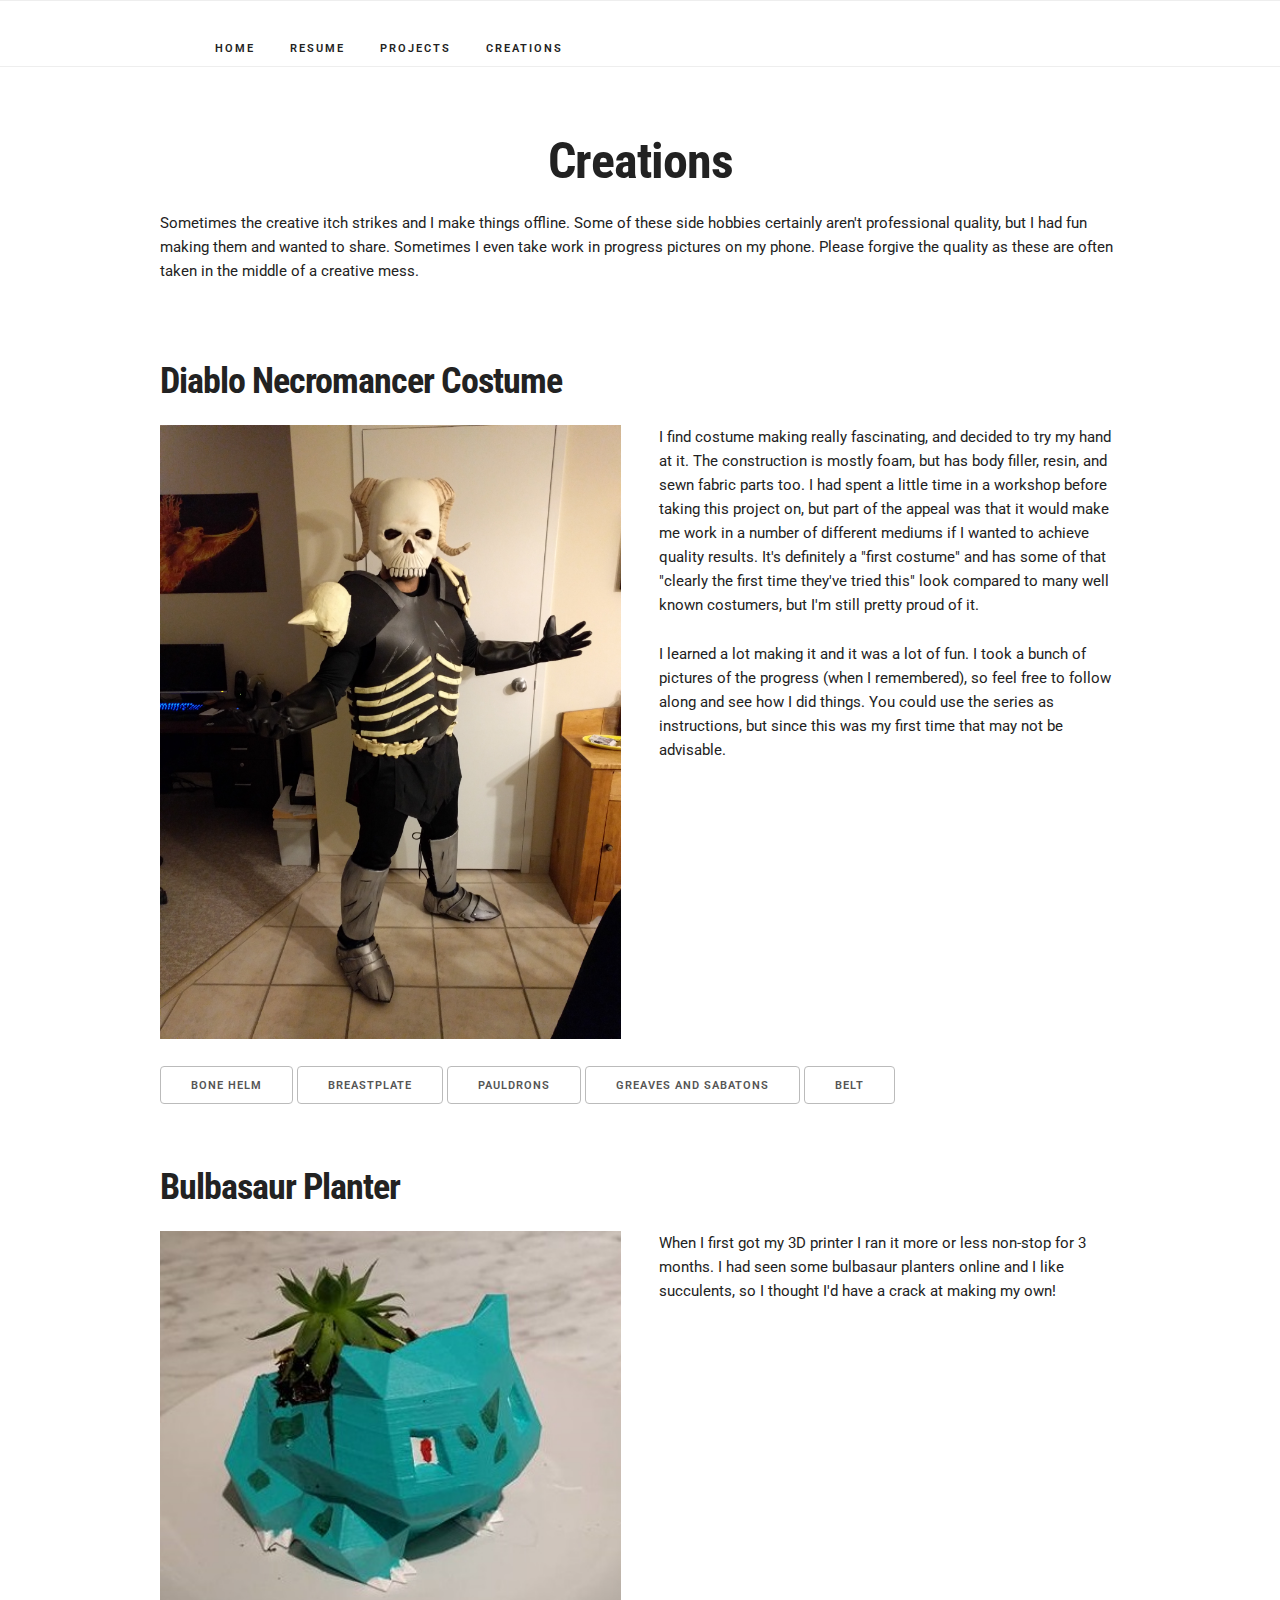
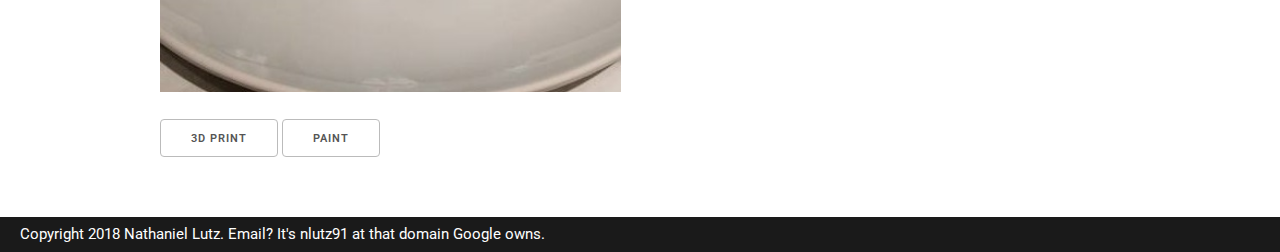
==== commit 37e4ba85: "remove excess generated" ====
--- a/creations.html
+++ b/creations.html
@@ -53,69 +53,32 @@
 
 		<div class="container">
 		<script>
-			function hasClass(element, className) {
-				return (' ' + element.className + ' ').indexOf(' ' + className+ ' ') > -1;
-			}
-
-			window.toggleComponent = function toggleComponent(componentName) {
+			window.toggleComponent = function toggleComponent() {
+				event.preventDefault();
+				var componentName = event.target.dataset.partName;
 				var toggleOffTriggered = false;
 				var component = document.getElementById(componentName);
 				if (component.classList.contains("visible-block")) {
 					toggleOffTriggered = true;	
 				}
 
-				var currComponent = null;
-				var currButton = null;
-						currComponent = document.getElementById("necro_helm");
-						currComponent.classList.add("hidden");
-						currComponent.classList.remove("visible-block");
+				var allParts = document.getElementsByClassName("part-section");
+				for (var idxPart = 0; idxPart < allParts.length; idxPart++) {
+					allParts[idxPart].classList.add("hidden");
+					allParts[idxPart].classList.remove("visible-block");
+				}
+				
+				var allButtons = document.getElementsByClassName("part-button");
+				for (var idxButton = 0; idxButton < allParts.length; idxButton++) {
+					allButtons[idxButton].classList.remove("toggle-button-active");
+				}
 
-						currButton = document.getElementById("necro_helm_button");
-						currButton.classList.remove("toggle-button-active");
-						currComponent = document.getElementById("necro_chest");
-						currComponent.classList.add("hidden");
-						currComponent.classList.remove("visible-block");
-
-						currButton = document.getElementById("necro_chest_button");
-						currButton.classList.remove("toggle-button-active");
-						currComponent = document.getElementById("necro_pauldron");
-						currComponent.classList.add("hidden");
-						currComponent.classList.remove("visible-block");
-
-						currButton = document.getElementById("necro_pauldron_button");
-						currButton.classList.remove("toggle-button-active");
-						currComponent = document.getElementById("necro_greaves");
-						currComponent.classList.add("hidden");
-						currComponent.classList.remove("visible-block");
-
-						currButton = document.getElementById("necro_greaves_button");
-						currButton.classList.remove("toggle-button-active");
-						currComponent = document.getElementById("necro_belt");
-						currComponent.classList.add("hidden");
-						currComponent.classList.remove("visible-block");
-
-						currButton = document.getElementById("necro_belt_button");
-						currButton.classList.remove("toggle-button-active");
-						currComponent = document.getElementById("bulba_print");
-						currComponent.classList.add("hidden");
-						currComponent.classList.remove("visible-block");
-
-						currButton = document.getElementById("bulba_print_button");
-						currButton.classList.remove("toggle-button-active");
-						currComponent = document.getElementById("bulba_paint");
-						currComponent.classList.add("hidden");
-						currComponent.classList.remove("visible-block");
-
-						currButton = document.getElementById("bulba_paint_button");
-						currButton.classList.remove("toggle-button-active");
-
-				if (toggleOffTriggered) { return };
-
-				var component = document.getElementById(componentName);
-				component.classList.add("visible-block");
-				component.classList.remove("hidden");
-				var button = document.getElementById(componentName + "_button");
-				button.classList.add("toggle-button-active");
+				if (!toggleOffTriggered) { 
+					component.classList.add("visible-block");
+					component.classList.remove("hidden");
+					var button = document.getElementById(componentName + "_button");
+					button.classList.add("toggle-button-active");
+				}				
 
 				location.hash = "#" + componentName + "_anchor";
 			}
@@ -138,18 +101,18 @@
 			</div>
 		</div>
 		<div class="row margin-t-20">
-				<a id="necro_helm_button" class="button button-mobile-block" onClick="toggleComponent('necro_helm');">Bone Helm</a>
-				<a id="necro_chest_button" class="button button-mobile-block" onClick="toggleComponent('necro_chest');">Breastplate</a>
-				<a id="necro_pauldron_button" class="button button-mobile-block" onClick="toggleComponent('necro_pauldron');">Pauldrons</a>
-				<a id="necro_greaves_button" class="button button-mobile-block" onClick="toggleComponent('necro_greaves');">Greaves and Sabatons</a>
-				<a id="necro_belt_button" class="button button-mobile-block" onClick="toggleComponent('necro_belt');">Belt</a>
+				<a data-part-name="necro_helm" id="necro_helm_button" class="button button-mobile-block part-button" onClick="toggleComponent();">Bone Helm</a>
+				<a data-part-name="necro_chest" id="necro_chest_button" class="button button-mobile-block part-button" onClick="toggleComponent();">Breastplate</a>
+				<a data-part-name="necro_pauldron" id="necro_pauldron_button" class="button button-mobile-block part-button" onClick="toggleComponent();">Pauldrons</a>
+				<a data-part-name="necro_greaves" id="necro_greaves_button" class="button button-mobile-block part-button" onClick="toggleComponent();">Greaves and Sabatons</a>
+				<a data-part-name="necro_belt" id="necro_belt_button" class="button button-mobile-block part-button" onClick="toggleComponent();">Belt</a>
 		</div>
 		<a name="necro_helm_anchor"></a>
-		<div id="necro_helm" class="section-highlight hidden">
+		<div id="necro_helm" class="part-section section-highlight hidden">
 			<div class="row">
 				<h4 class="ten columns">Bone Helm</h4>
 				<div class="two columns text-right">
-					<a class="button-close" onClick="toggleComponent('necro_helm'); preventDefault();" href="#">X</a>	
+					<a data-part-name="necro_helm" class="button-close" onClick="toggleComponent();" href="#necro_helm_anchor">X</a>	
 				</div>
 			</div>
 			<div class="row">
@@ -696,14 +659,14 @@
 					<p>Get some of that light brown in the nooks of the face and teeth. Clean and fresh props seldom look as convincing as worn ones, and this one&#x27;s made of a skull. I think it could do with more paint, but for now we will call it good enough.</p>
 				</div>
 			</div>
-			<a class="button u-full-width margin-t-20" onClick="toggleComponent('necro_helm')">Close Bone Helm</a>
+			<a  data-part-name="necro_helm" class="button u-full-width margin-t-20" onClick="toggleComponent();">Close Bone Helm</a>
 		</div>
 		<a name="necro_chest_anchor"></a>
-		<div id="necro_chest" class="section-highlight hidden">
+		<div id="necro_chest" class="part-section section-highlight hidden">
 			<div class="row">
 				<h4 class="ten columns">Breastplate</h4>
 				<div class="two columns text-right">
-					<a class="button-close" onClick="toggleComponent('necro_chest'); preventDefault();" href="#">X</a>	
+					<a data-part-name="necro_chest" class="button-close" onClick="toggleComponent();" href="#necro_chest_anchor">X</a>	
 				</div>
 			</div>
 			<div class="row">
@@ -858,14 +821,14 @@
 					<p>Attach the shoulder straps to the base plates. Much more comfortable!</p>
 				</div>
 			</div>
-			<a class="button u-full-width margin-t-20" onClick="toggleComponent('necro_chest')">Close Breastplate</a>
+			<a  data-part-name="necro_chest" class="button u-full-width margin-t-20" onClick="toggleComponent();">Close Breastplate</a>
 		</div>
 		<a name="necro_pauldron_anchor"></a>
-		<div id="necro_pauldron" class="section-highlight hidden">
+		<div id="necro_pauldron" class="part-section section-highlight hidden">
 			<div class="row">
 				<h4 class="ten columns">Pauldrons</h4>
 				<div class="two columns text-right">
-					<a class="button-close" onClick="toggleComponent('necro_pauldron'); preventDefault();" href="#">X</a>	
+					<a data-part-name="necro_pauldron" class="button-close" onClick="toggleComponent();" href="#necro_pauldron_anchor">X</a>	
 				</div>
 			</div>
 			<div class="row">
@@ -1108,14 +1071,14 @@
 					<p>Now it&#x27;s ready for paint and to be glued onto the pauldron!</p>
 				</div>
 			</div>
-			<a class="button u-full-width margin-t-20" onClick="toggleComponent('necro_pauldron')">Close Pauldrons</a>
+			<a  data-part-name="necro_pauldron" class="button u-full-width margin-t-20" onClick="toggleComponent();">Close Pauldrons</a>
 		</div>
 		<a name="necro_greaves_anchor"></a>
-		<div id="necro_greaves" class="section-highlight hidden">
+		<div id="necro_greaves" class="part-section section-highlight hidden">
 			<div class="row">
 				<h4 class="ten columns">Greaves and Sabatons</h4>
 				<div class="two columns text-right">
-					<a class="button-close" onClick="toggleComponent('necro_greaves'); preventDefault();" href="#">X</a>	
+					<a data-part-name="necro_greaves" class="button-close" onClick="toggleComponent();" href="#necro_greaves_anchor">X</a>	
 				</div>
 			</div>
 			<div class="row">
@@ -1382,14 +1345,14 @@
 					<p>Try it on and lace it up!</p>
 				</div>
 			</div>
-			<a class="button u-full-width margin-t-20" onClick="toggleComponent('necro_greaves')">Close Greaves and Sabatons</a>
+			<a  data-part-name="necro_greaves" class="button u-full-width margin-t-20" onClick="toggleComponent();">Close Greaves and Sabatons</a>
 		</div>
 		<a name="necro_belt_anchor"></a>
-		<div id="necro_belt" class="section-highlight hidden">
+		<div id="necro_belt" class="part-section section-highlight hidden">
 			<div class="row">
 				<h4 class="ten columns">Belt</h4>
 				<div class="two columns text-right">
-					<a class="button-close" onClick="toggleComponent('necro_belt'); preventDefault();" href="#">X</a>	
+					<a data-part-name="necro_belt" class="button-close" onClick="toggleComponent();" href="#necro_belt_anchor">X</a>	
 				</div>
 			</div>
 			<div class="row">
@@ -1536,7 +1499,7 @@
 					<p>Toss in some weathering in different shades of brown and these piecs are good to go! Just need to thread all the pieces together and attach some loops to fasten these to the belt.</p>
 				</div>
 			</div>
-			<a class="button u-full-width margin-t-20" onClick="toggleComponent('necro_belt')">Close Belt</a>
+			<a  data-part-name="necro_belt" class="button u-full-width margin-t-20" onClick="toggleComponent();">Close Belt</a>
 		</div>
 		</div>
 		<div class="margin-t-50">
@@ -1550,15 +1513,15 @@
 			</div>
 		</div>
 		<div class="row margin-t-20">
-				<a id="bulba_print_button" class="button button-mobile-block" onClick="toggleComponent('bulba_print');">3D Print</a>
-				<a id="bulba_paint_button" class="button button-mobile-block" onClick="toggleComponent('bulba_paint');">Paint</a>
+				<a data-part-name="bulba_print" id="bulba_print_button" class="button button-mobile-block part-button" onClick="toggleComponent();">3D Print</a>
+				<a data-part-name="bulba_paint" id="bulba_paint_button" class="button button-mobile-block part-button" onClick="toggleComponent();">Paint</a>
 		</div>
 		<a name="bulba_print_anchor"></a>
-		<div id="bulba_print" class="section-highlight hidden">
+		<div id="bulba_print" class="part-section section-highlight hidden">
 			<div class="row">
 				<h4 class="ten columns">3D Print</h4>
 				<div class="two columns text-right">
-					<a class="button-close" onClick="toggleComponent('bulba_print'); preventDefault();" href="#">X</a>	
+					<a data-part-name="bulba_print" class="button-close" onClick="toggleComponent();" href="#bulba_print_anchor">X</a>	
 				</div>
 			</div>
 			<div class="row">
@@ -1577,14 +1540,14 @@
 					<p>The model was pretty large, so even with a chunky layer height it ran for around 15h before it was finally done printing.</p>
 				</div>
 			</div>
-			<a class="button u-full-width margin-t-20" onClick="toggleComponent('bulba_print')">Close 3D Print</a>
+			<a  data-part-name="bulba_print" class="button u-full-width margin-t-20" onClick="toggleComponent();">Close 3D Print</a>
 		</div>
 		<a name="bulba_paint_anchor"></a>
-		<div id="bulba_paint" class="section-highlight hidden">
+		<div id="bulba_paint" class="part-section section-highlight hidden">
 			<div class="row">
 				<h4 class="ten columns">Paint</h4>
 				<div class="two columns text-right">
-					<a class="button-close" onClick="toggleComponent('bulba_paint'); preventDefault();" href="#">X</a>	
+					<a data-part-name="bulba_paint" class="button-close" onClick="toggleComponent();" href="#bulba_paint_anchor">X</a>	
 				</div>
 			</div>
 			<div class="row">
@@ -1619,12 +1582,12 @@
 					<p>A little red for bulbasaur&#x27;s super creepy eyes, a little clearcoat and it&#x27;s done!</p>
 				</div>
 			</div>
-			<a class="button u-full-width margin-t-20" onClick="toggleComponent('bulba_paint')">Close Paint</a>
+			<a  data-part-name="bulba_paint" class="button u-full-width margin-t-20" onClick="toggleComponent();">Close Paint</a>
 		</div>
 		</div>
 	</div>
 	<footer class="footer">
-		Copyright 2018 Nathaniel Lutz
+		Copyright 2018 Nathaniel Lutz. Email? It's nlutz91 at that domain Google owns.
 	</footer>
 </body>
 
--- a/css/custom.css
+++ b/css/custom.css
@@ -125,6 +125,9 @@
 	line-height: 1;
 }
 
+.part-section {}
+.part-button {}
+
 
 /*****************************
   Navbar taken from Skeleton.css navbar 
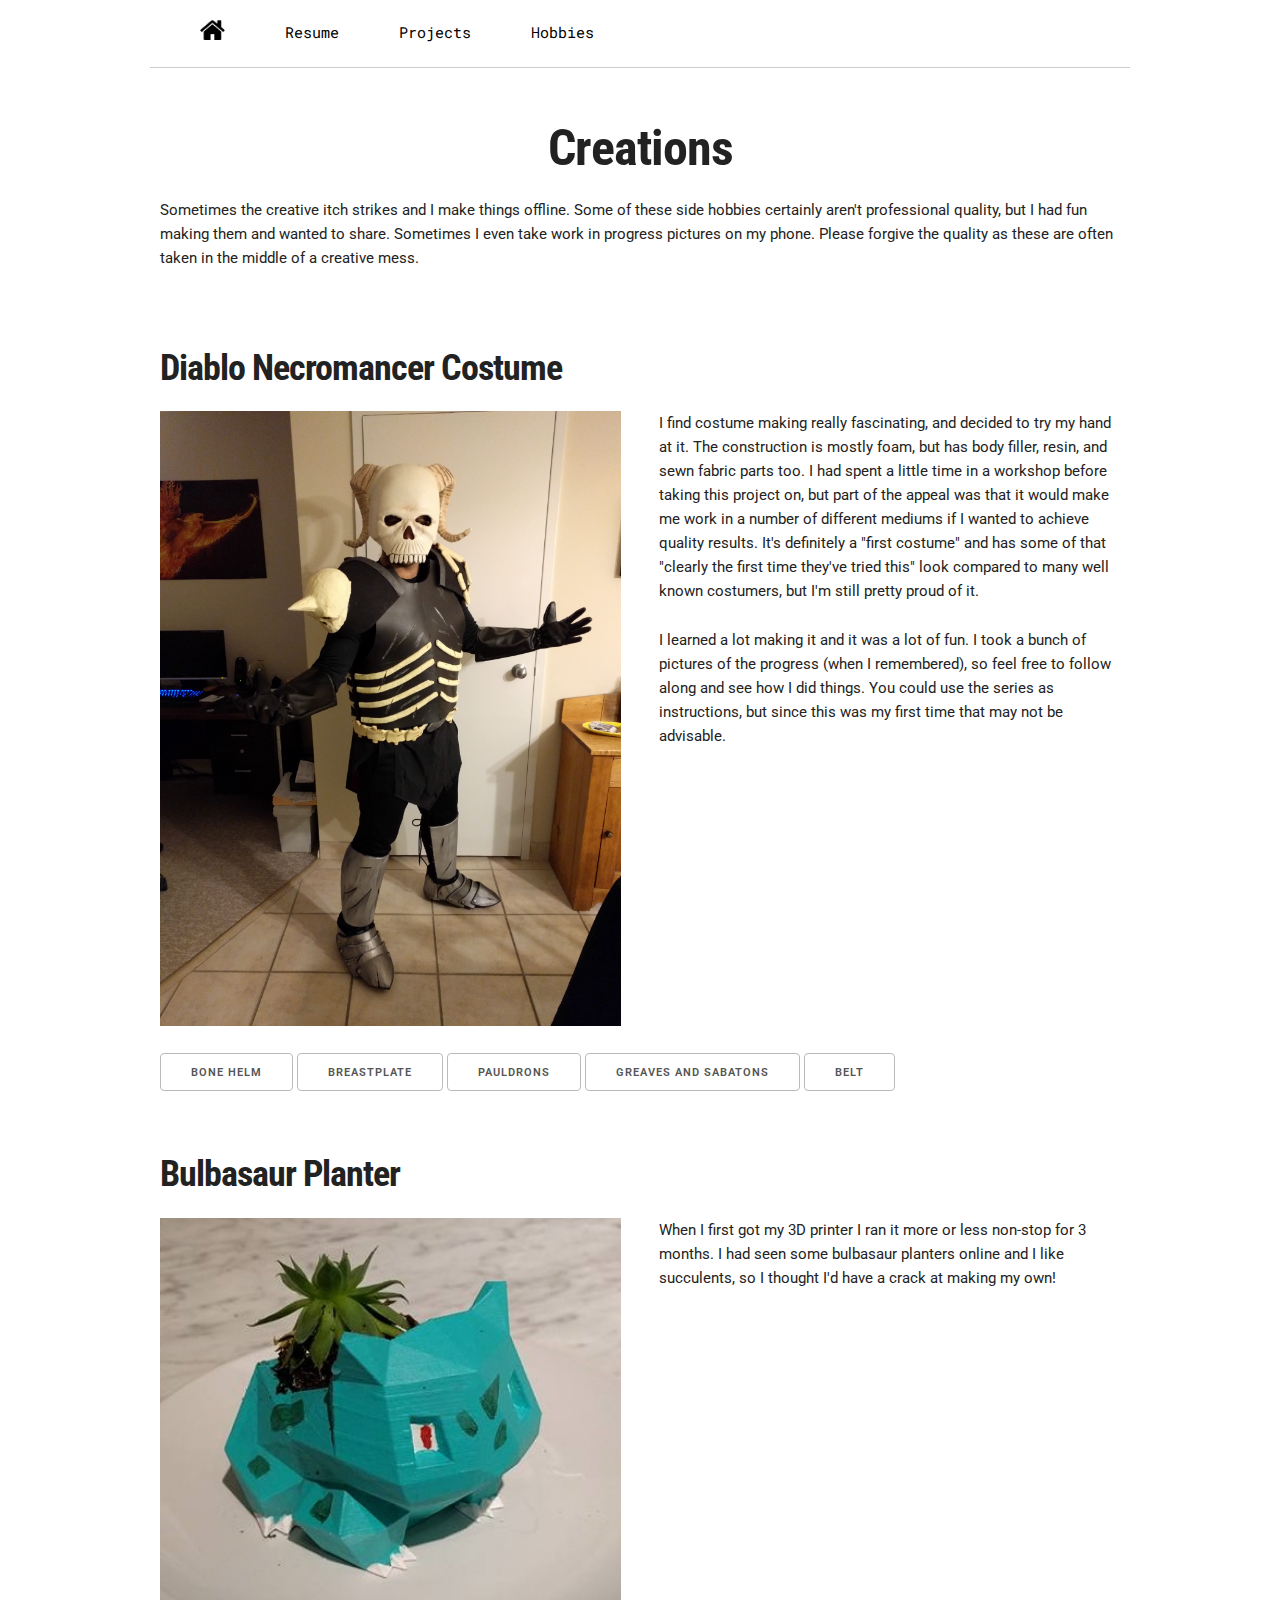
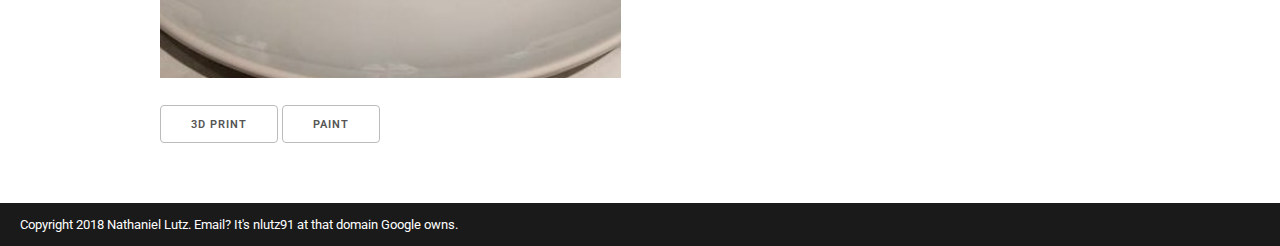
==== commit 3d10f23b: "only deployables" ====
--- a/creations.html
+++ b/creations.html
@@ -31,23 +31,24 @@
 
 <body>
 	<div id="header">
+
 		<nav class='navbar'>
-			<div class='container'>
-				<ul class='navbar-list'>
-					<li class='navbar-item'>
-						<a class='navbar-link' href='index.html'>Home</a>
-					</li>
-					<li class='navbar-item'>
-						<a class='navbar-link' href='resume.html'>Resume</a>
-					</li>
-					<li class='navbar-item'>
-						<a class='navbar-link' href='projects.html'>Projects</a>
-					</li>
-					<li class='navbar-item'>
-						<a class='navbar-link' href='creations.html'>Creations</a>
-					</li>
-				</ul>
-			</div>
+			<ul class='navbar-list u-cf'>
+				<li class='navbar-item navbar-list-first'>
+					<a class='navbar-link' href='index.html'>
+						<img src="assets/home.png" alt="Home" aria-describedby="Home link" class="nav-home">
+					</a>
+				</li>
+				<li class='navbar-item'>
+					<a class='navbar-link' href='resume.html'>Resume</a>
+				</li>
+				<li class='navbar-item'>
+					<a class='navbar-link' href='projects.html'>Projects</a>
+				</li>
+				<li class='navbar-item'>
+					<a class='navbar-link' href='creations.html'>Hobbies</a>
+				</li>
+			</ul>
 		</nav>
 	</div>
 
--- a/css/custom.css
+++ b/css/custom.css
@@ -120,69 +120,63 @@
 .footer {
 	background: #1A1A1A;
 	color: white;
-	padding: 10px 20px;
+	padding: 15px 20px;
 	margin-top: 50px;
 	line-height: 1;
+	font-size: 13px;
 }
 
 .part-section {}
 .part-button {}
 
+.navbar {
+	max-width: 980px;
+	margin: 0 auto;
+	width: 100%;
+	padding: 20px;
+	text-align: center;
+	box-sizing: border-box;
+	border-bottom: 1px solid #CCCCCC;
+}
 
-/*****************************
-  Navbar taken from Skeleton.css navbar 
-******************************/
-.navbar + .docs-section {
-	border-top-width: 0;
+.navbar-list {
+	width: 100%;
+	padding: 0;
+	margin: 0;
+	box-sizing: border-box;
 }
-.navbar,
-.navbar-spacer {
-	display: block;
-	width: 100%;
-	height: 6.5rem;
-	background: #fff;
-	z-index: 99;
-	border-top: 1px solid #eee;
-	border-bottom: 1px solid #eee;
+
+.navbar-item {
+	float: left;
+	width: auto;
+	padding: 0 30px;
+	list-style: none;
+	box-sizing: border-box;
 }
-.navbar-spacer {
-	display: none;
+
+
+
+@media (max-width: 750px) {
+	.navbar-item {
+		padding: 0 7px;
+		width: calc((100% - 39px) / 3);
+	}
+	.navbar-list-first {
+		width: 39px;
+	}
 }
-.navbar > .container {
-	width: 100%;
+
+.nav-home {
+	width: 25px;
 }
-.navbar-list {
-	list-style: none;
-	margin-bottom: 0;
-	margin-left: 1em;
+
+.navbar-link {
+	text-decoration: none;
+	color: #000000;
+	font-family: 'Roboto Mono', monospace;
 }
-.navbar-item {
-	position: relative;
-	float: left;
-	margin-bottom: 0;
-}
-.navbar-link {
-	text-transform: uppercase;
-	font-size: 11px;
-	font-weight: 600;
-	letter-spacing: .2rem;
-	margin-right: 35px;
-	text-decoration: none;
-	line-height: 6.5rem;
-	color: #222;
-}
-.navbar-link.active {
-	color: #33C3F0;
-}
-.has-docked-nav .navbar {
-	position: fixed;
-	top: 0;
-	left: 0;
-}
-.has-docked-nav .navbar-spacer {
-	display: block;
-}
-/* Re-overiding the width 100% declaration to match size of % based container */
-.has-docked-nav .navbar > .container {
-	width: 80%;
+
+.navbar-link:hover, .navbar-link:focus {
+	text-decoration: underline;
+	color: #65909A;
 }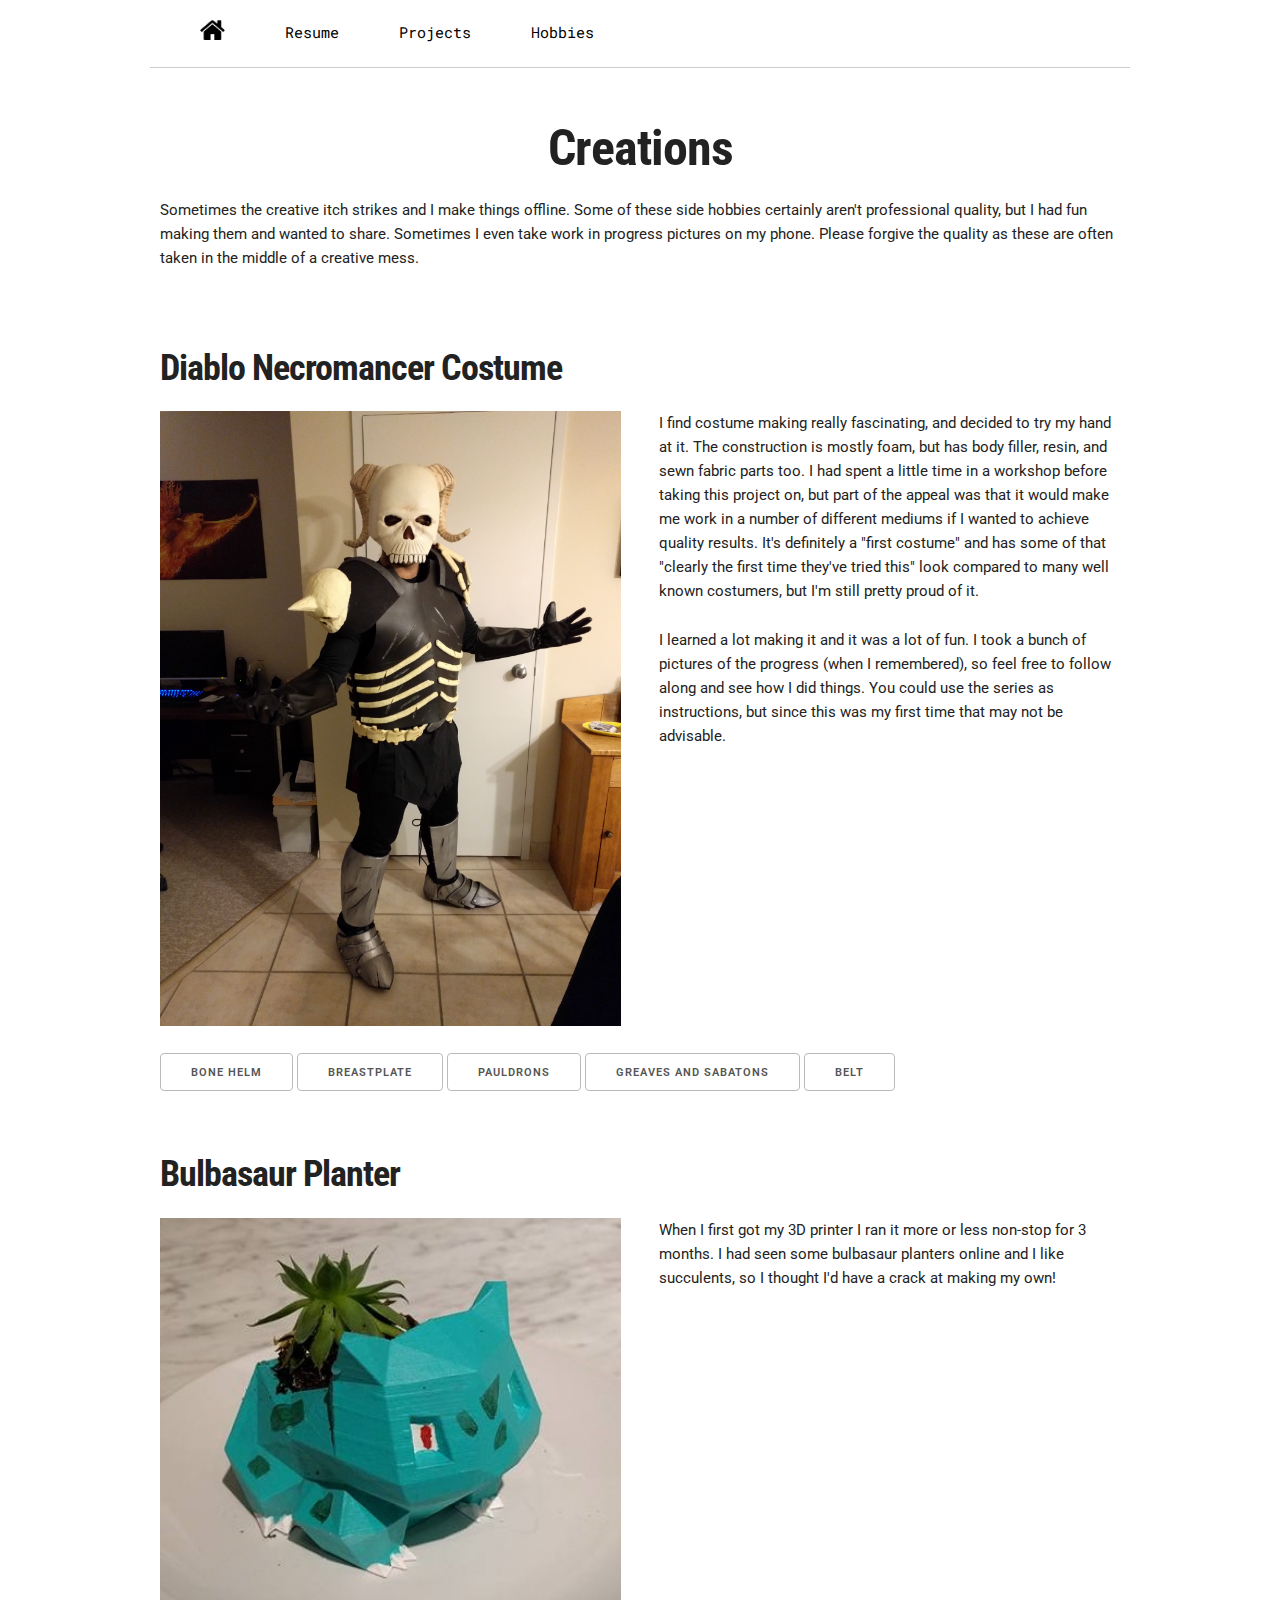
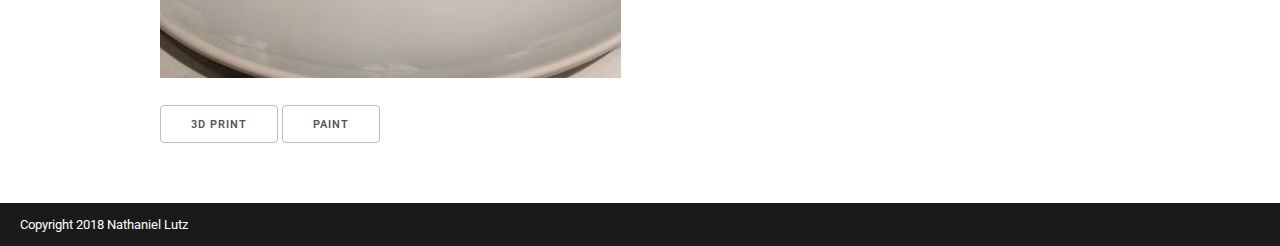
==== commit a6bac822: "update footer" ====
--- a/creations.html
+++ b/creations.html
@@ -1588,7 +1588,7 @@
 		</div>
 	</div>
 	<footer class="footer">
-		Copyright 2018 Nathaniel Lutz. Email? It's nlutz91 at that domain Google owns.
+		Copyright 2018 Nathaniel Lutz
 	</footer>
 </body>
 
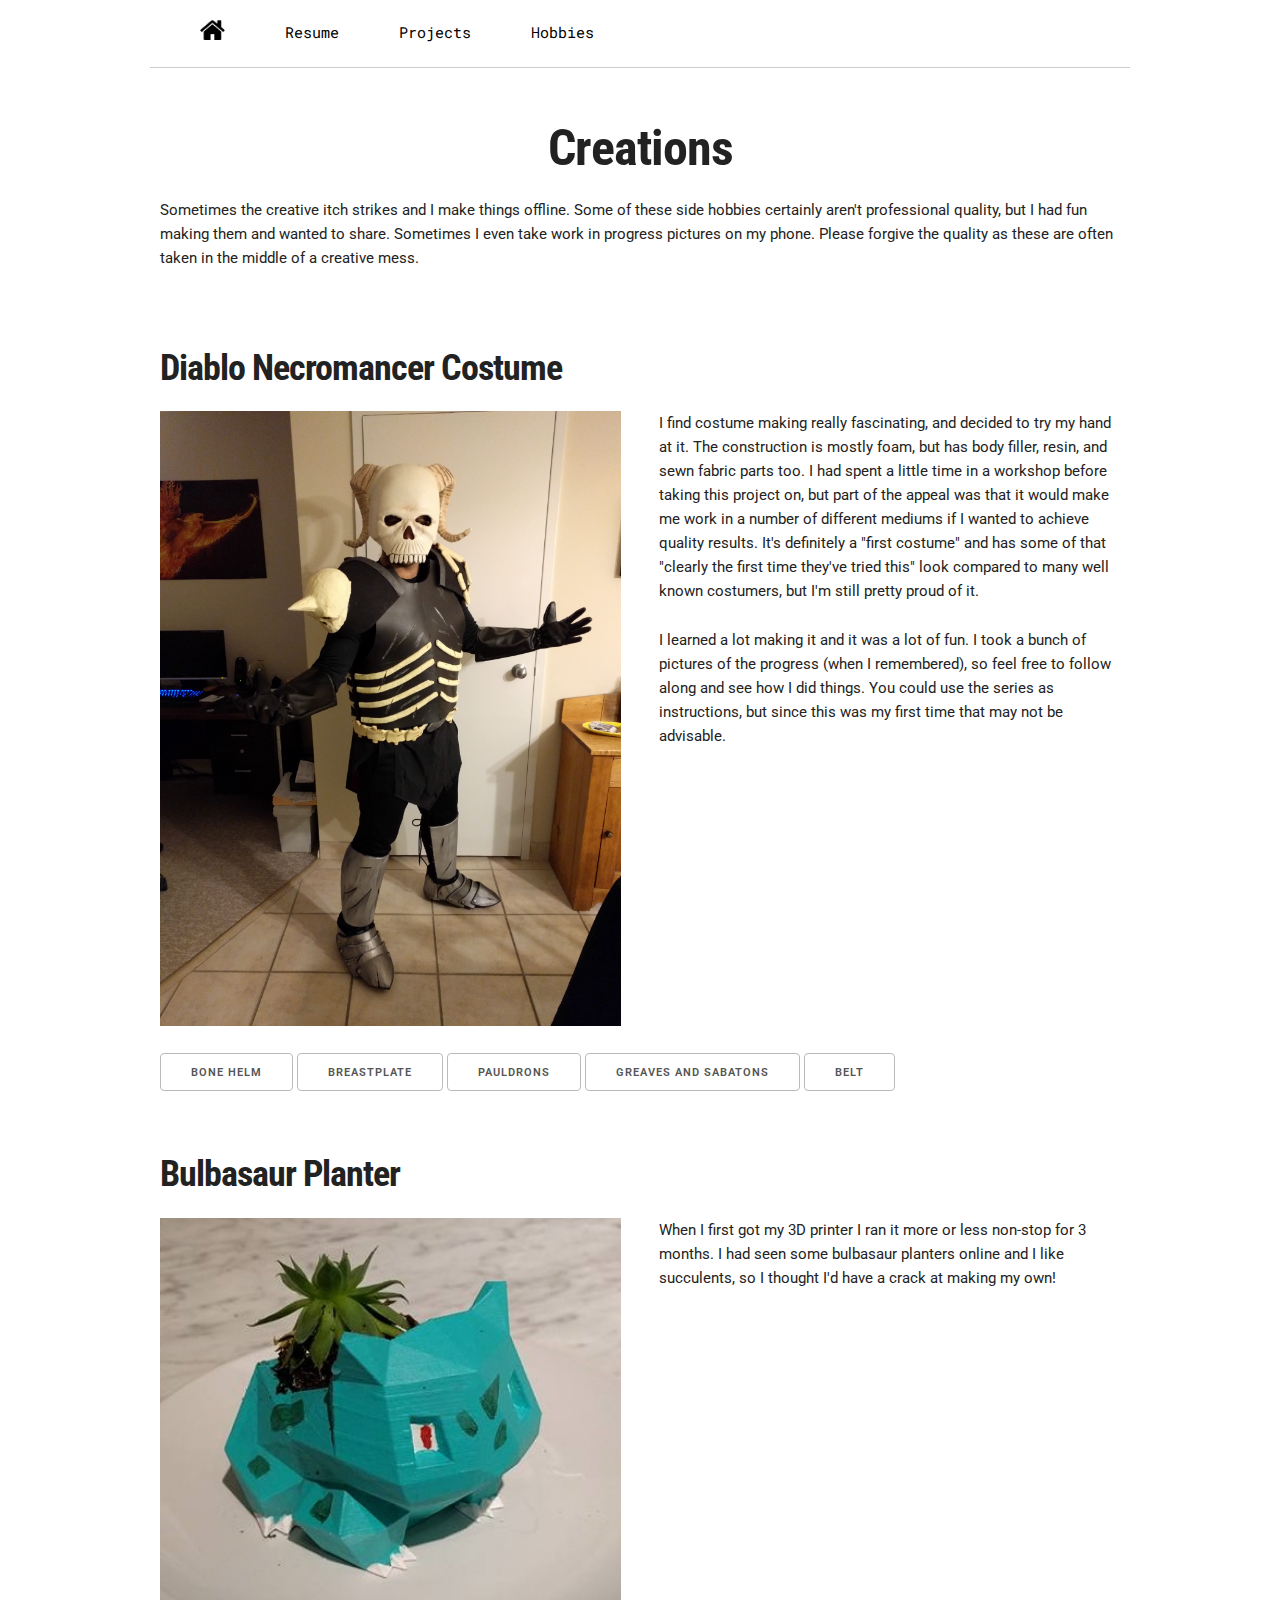
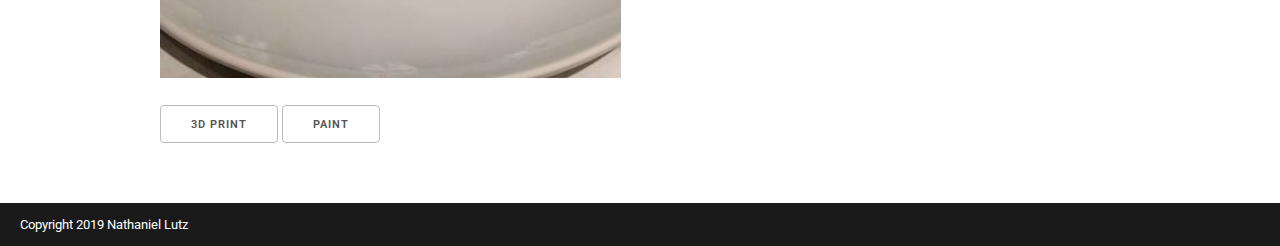
==== commit c14279e4: "update copyright and resume" ====
--- a/creations.html
+++ b/creations.html
@@ -8,7 +8,7 @@
 <head>
 	<meta name="viewport" content="width=device-width, initial-scale=1">
 	<meta charset="utf-8">
-	<meta name="description" content="Personal portfolio site.">
+	<meta name="description" content="Nate's site. Come see what I do.">
 	<meta name="author" content="Nathaniel Lutz">
 	
 	<title>Nathan Lutz</title>
@@ -1588,7 +1588,7 @@
 		</div>
 	</div>
 	<footer class="footer">
-		Copyright 2018 Nathaniel Lutz
+		Copyright 2019 Nathaniel Lutz
 	</footer>
 </body>
 
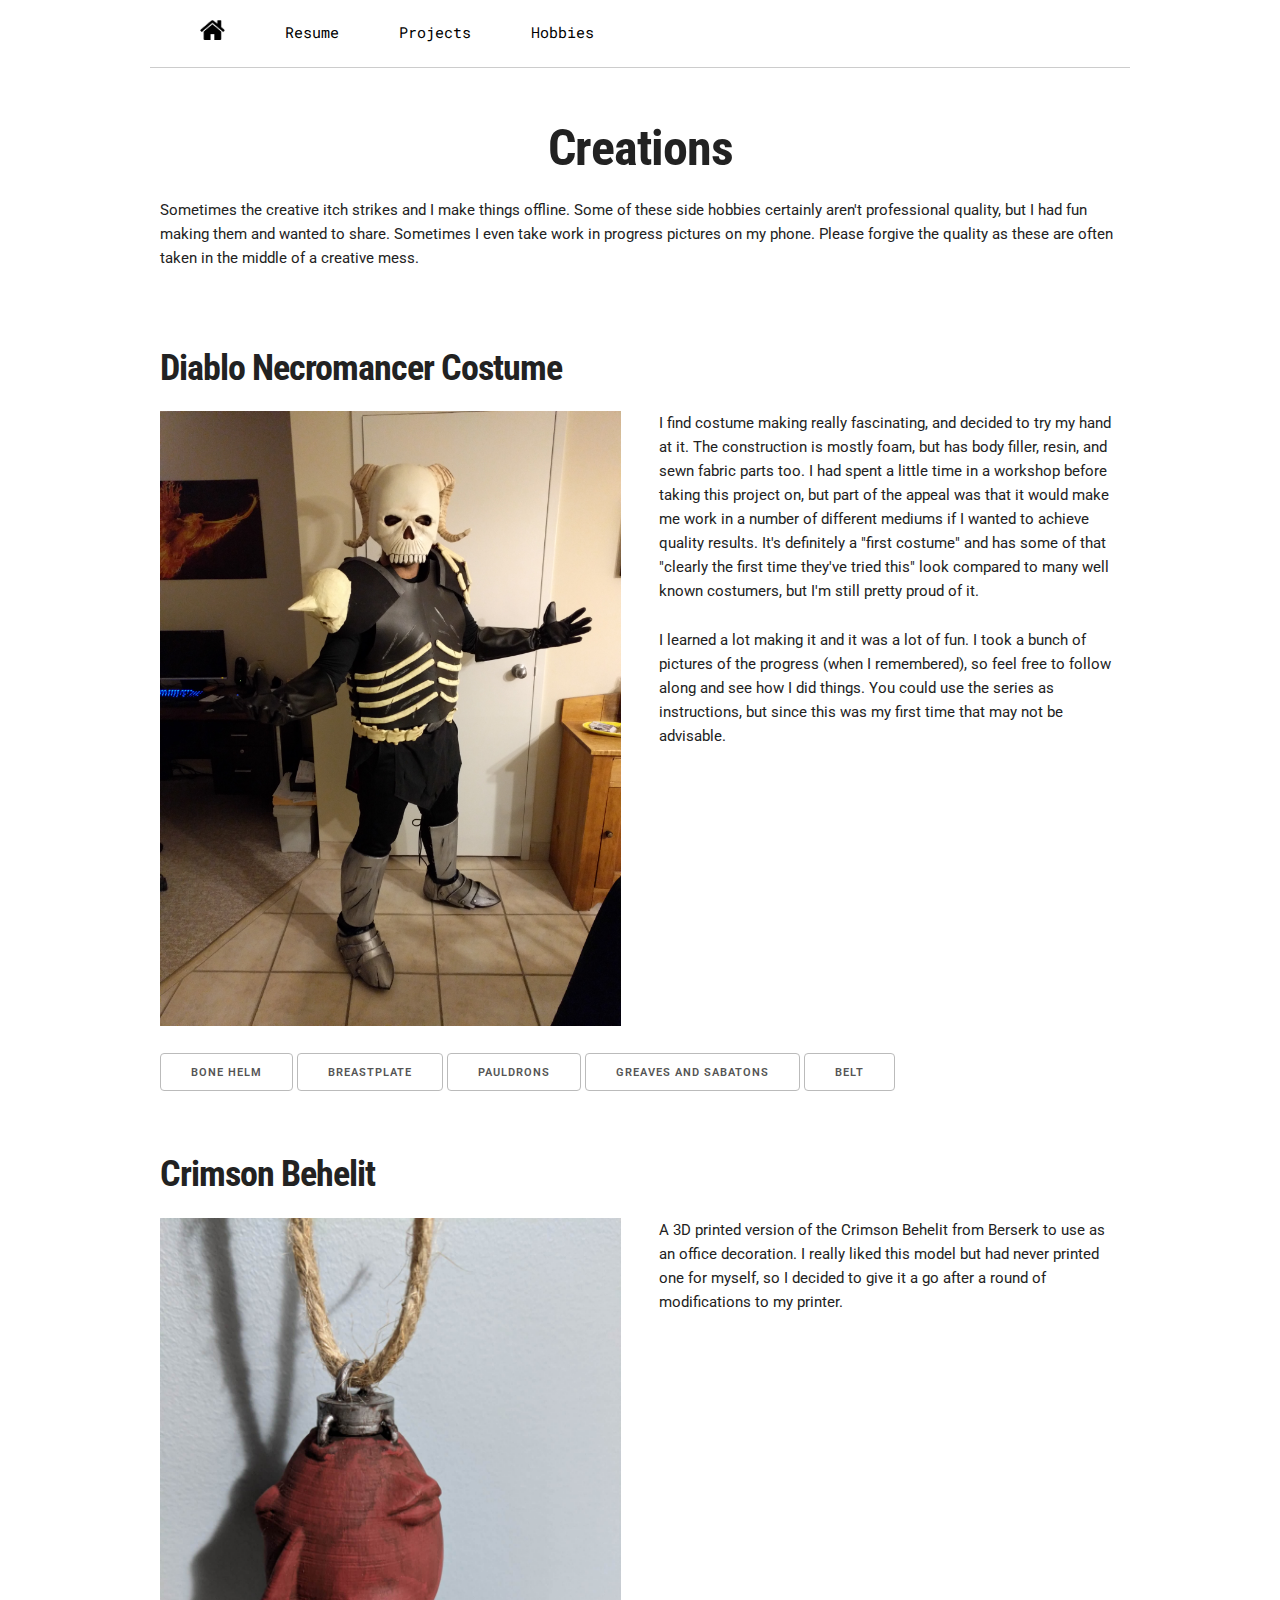
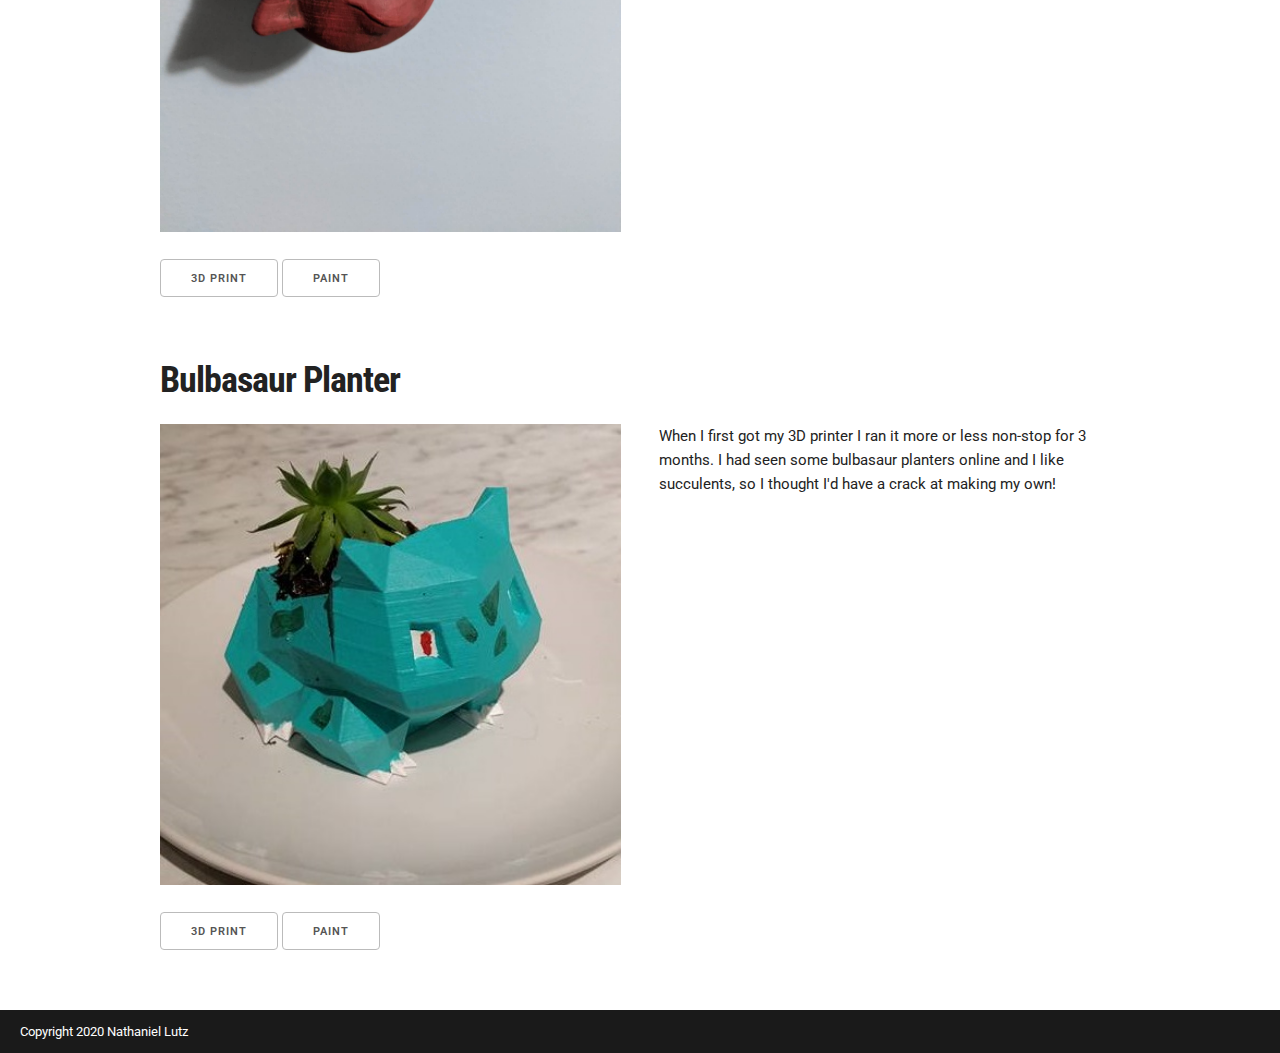
==== commit a2e45ca9: "Add Behelit Section" ====
--- a/creations.html
+++ b/creations.html
@@ -1504,6 +1504,81 @@
 		</div>
 		</div>
 		<div class="margin-t-50">
+		<a name="behelit"></a><h3>Crimson Behelit</h3>
+		<div class="row">
+			<div class="one-half column">
+				<img src="assets/behelit/behelit_final.jpg" width="100%"/>
+			</div>
+			<div class="one-half column u-float-right">
+				<p>A 3D printed version of the Crimson Behelit from Berserk to use as an office decoration. I really liked this model but had never printed one for myself, so I decided to give it a go after a round of modifications to my printer.</p>
+			</div>
+		</div>
+		<div class="row margin-t-20">
+				<a data-part-name="behelit_print" id="behelit_print_button" class="button button-mobile-block part-button" onClick="toggleComponent();">3D Print</a>
+				<a data-part-name="behelit_paint" id="behelit_paint_button" class="button button-mobile-block part-button" onClick="toggleComponent();">Paint</a>
+		</div>
+		<a name="behelit_print_anchor"></a>
+		<div id="behelit_print" class="part-section section-highlight hidden">
+			<div class="row">
+				<h4 class="ten columns">3D Print</h4>
+				<div class="two columns text-right">
+					<a data-part-name="behelit_print" class="button-close" onClick="toggleComponent();" href="#behelit_print_anchor">X</a>	
+				</div>
+			</div>
+			<div class="row">
+				<div class="four columns">
+					<img src="assets/behelit/behelit_print.jpg" class="project-step-image"/>
+				</div>
+				<div class="eight columns">
+					<p>I had this model from when I first started using my printer, but have since made some changes to the configuration. The loop at the top came out garbled and unusable, but the rest of the print was good! I decided it was salvageable.</p>
+				</div>
+			</div>
+			<div class="row">
+				<div class="four columns">
+					<img src="assets/behelit/behelit_print_fix.jpg" class="project-step-image"/>
+				</div>
+				<div class="eight columns">
+					<p>The only thing wrong with the print was the loop at the top, so I just printed a torus of the right dimensions, chopped it in half and super glued it on. It&#x27;s probably stronger this way than if the loop had printed the way it wanted to, so I think this was a blessing in disguise.</p>
+				</div>
+			</div>
+			<a  data-part-name="behelit_print" class="button u-full-width margin-t-20" onClick="toggleComponent();">Close 3D Print</a>
+		</div>
+		<a name="behelit_paint_anchor"></a>
+		<div id="behelit_paint" class="part-section section-highlight hidden">
+			<div class="row">
+				<h4 class="ten columns">Paint</h4>
+				<div class="two columns text-right">
+					<a data-part-name="behelit_paint" class="button-close" onClick="toggleComponent();" href="#behelit_paint_anchor">X</a>	
+				</div>
+			</div>
+			<div class="row">
+				<div class="four columns">
+					<img src="assets/behelit/behelit_prime.jpg" class="project-step-image"/>
+				</div>
+				<div class="eight columns">
+					<p>I hit the behelit with 4 layers of filler primer. You can still see the print lines a little bit, but I was doing this as a quick prop and was having a hard time sanding in all the tiny crevices, so I called this good enough for priming.</p>
+				</div>
+			</div>
+			<div class="row">
+				<div class="four columns">
+					<img src="assets/behelit/behelit_block_colour.jpg" class="project-step-image"/>
+				</div>
+				<div class="eight columns">
+					<p>I&#x27;ve had pretty good results just using cheap acrylic paints on printed models, so I figured it would be fine for this quick prop. I blocked in a ruddy red for the egg bit, and found some silver acrylic that worked really well for the fastener. I needed several layers for both of these colours. The egg carton turned out to be absolutely perfect for holding it while I painted.</p>
+				</div>
+			</div>
+			<div class="row">
+				<div class="four columns">
+					<img src="assets/behelit/behelit_weather.jpg" class="project-step-image"/>
+				</div>
+				<div class="eight columns">
+					<p>The plain colours looked too clean (plus where the colours met was pretty messy), so I hit every crack with some roughly blended brown, red, and a drop of black acrylic. I blobbed it on and wiped it away immediately with a paper towel. Next time I&#x27;ll make sure to thin the weathering paing out a bit more with water, but I&#x27;m still happy enough with the result.</p>
+				</div>
+			</div>
+			<a  data-part-name="behelit_paint" class="button u-full-width margin-t-20" onClick="toggleComponent();">Close Paint</a>
+		</div>
+		</div>
+		<div class="margin-t-50">
 		<a name="bulbasaur"></a><h3>Bulbasaur Planter</h3>
 		<div class="row">
 			<div class="one-half column">
@@ -1588,7 +1663,7 @@
 		</div>
 	</div>
 	<footer class="footer">
-		Copyright 2019 Nathaniel Lutz
+		Copyright 2020 Nathaniel Lutz
 	</footer>
 </body>
 
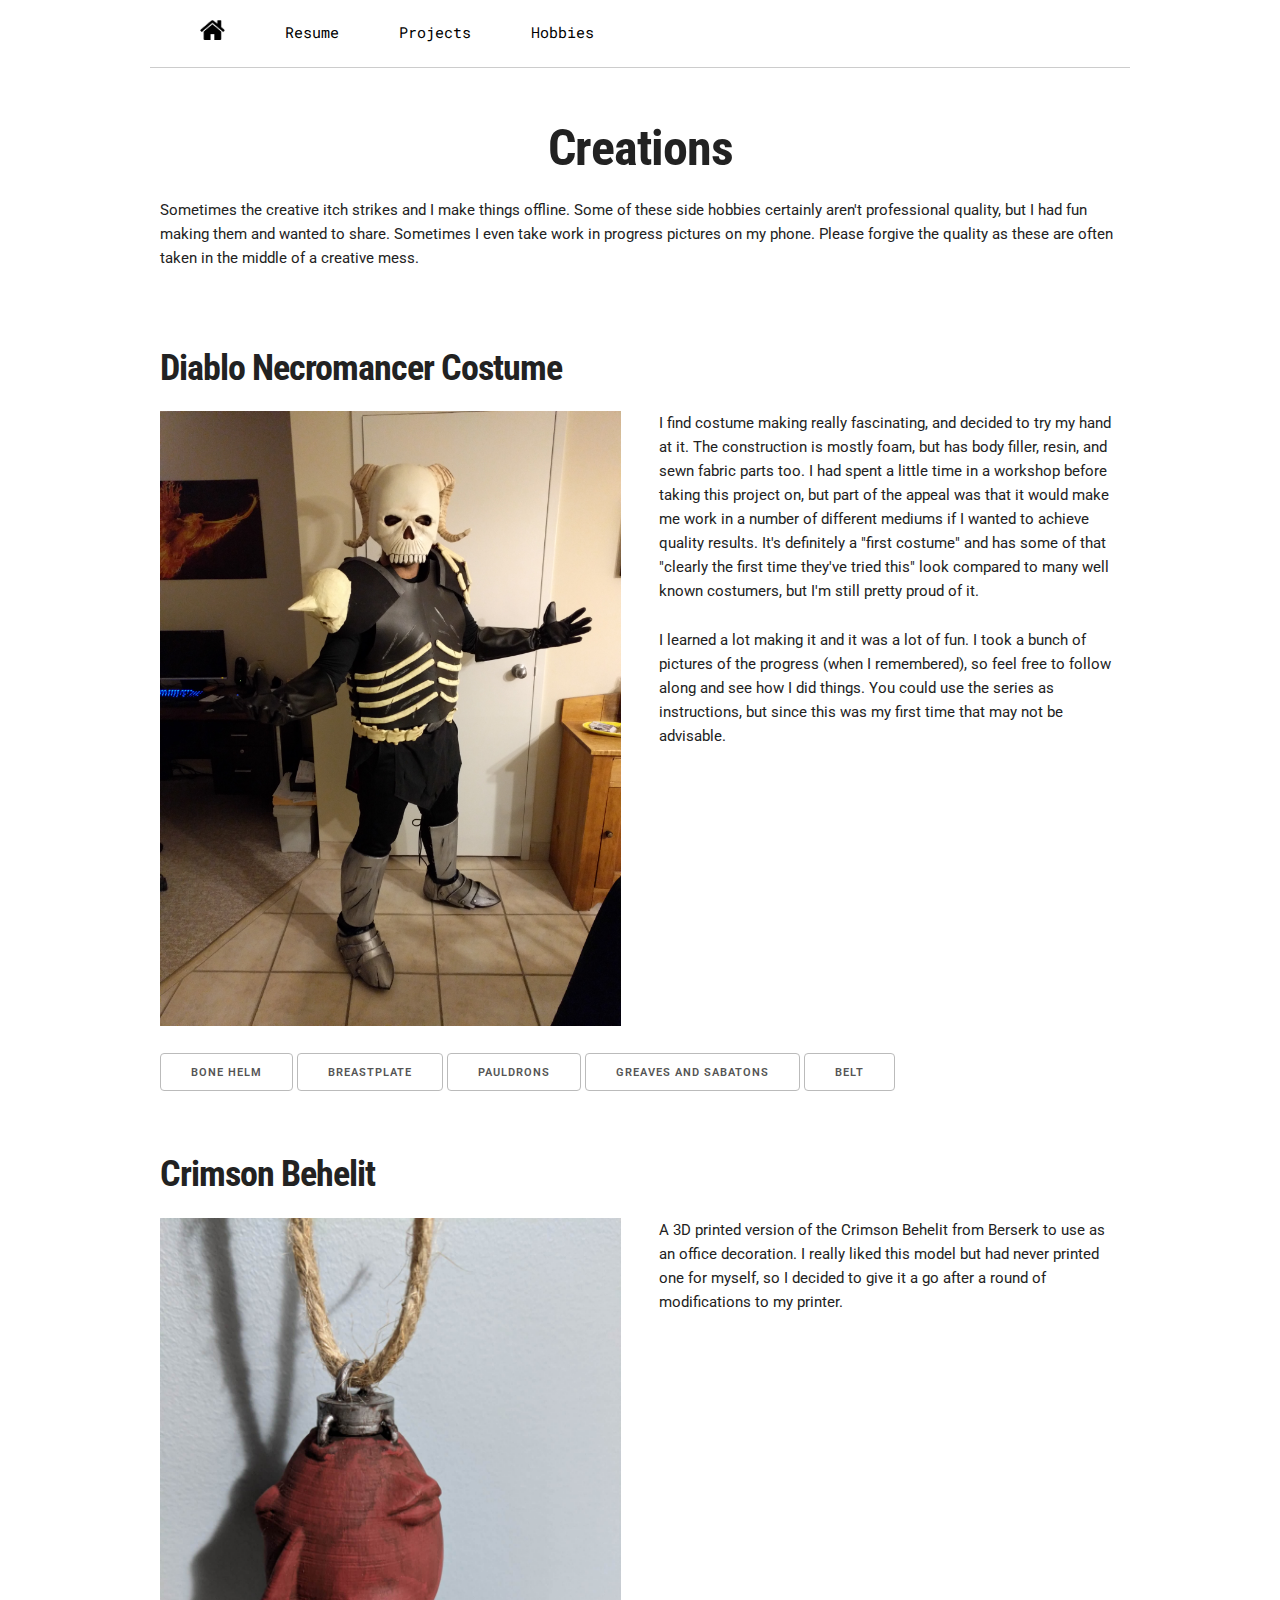
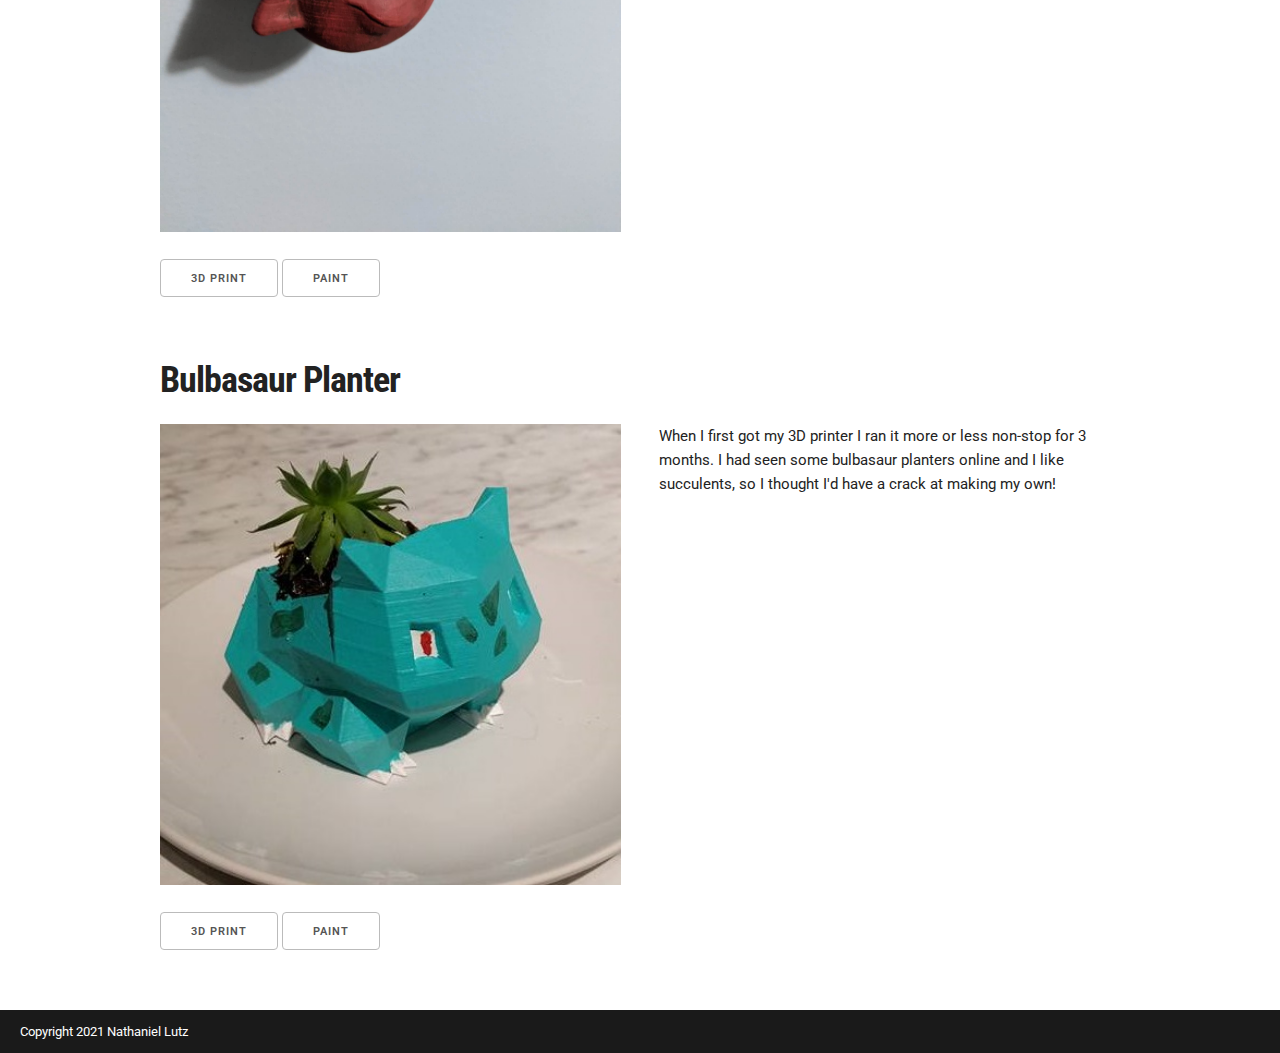
==== commit a7569e7d: "Update copyright" ====
--- a/creations.html
+++ b/creations.html
@@ -1663,7 +1663,7 @@
 		</div>
 	</div>
 	<footer class="footer">
-		Copyright 2020 Nathaniel Lutz
+		Copyright 2021 Nathaniel Lutz
 	</footer>
 </body>
 
